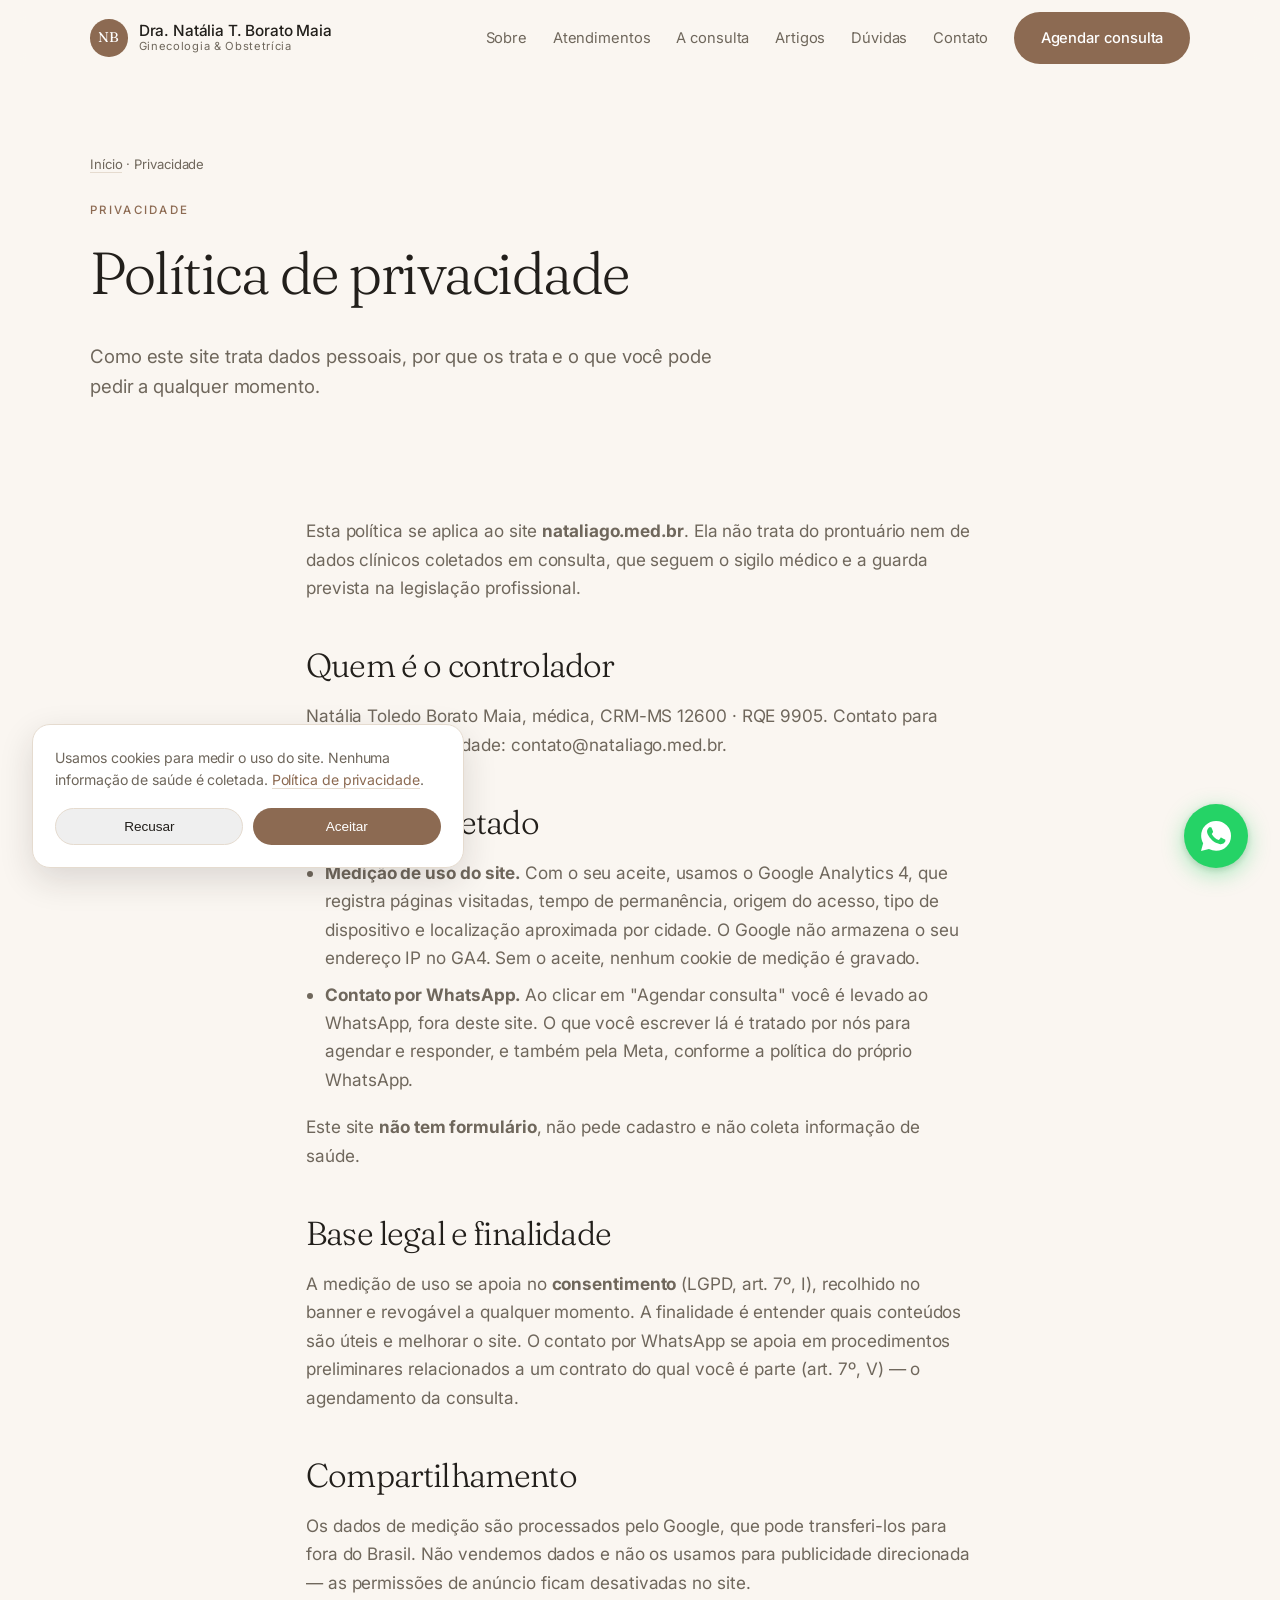
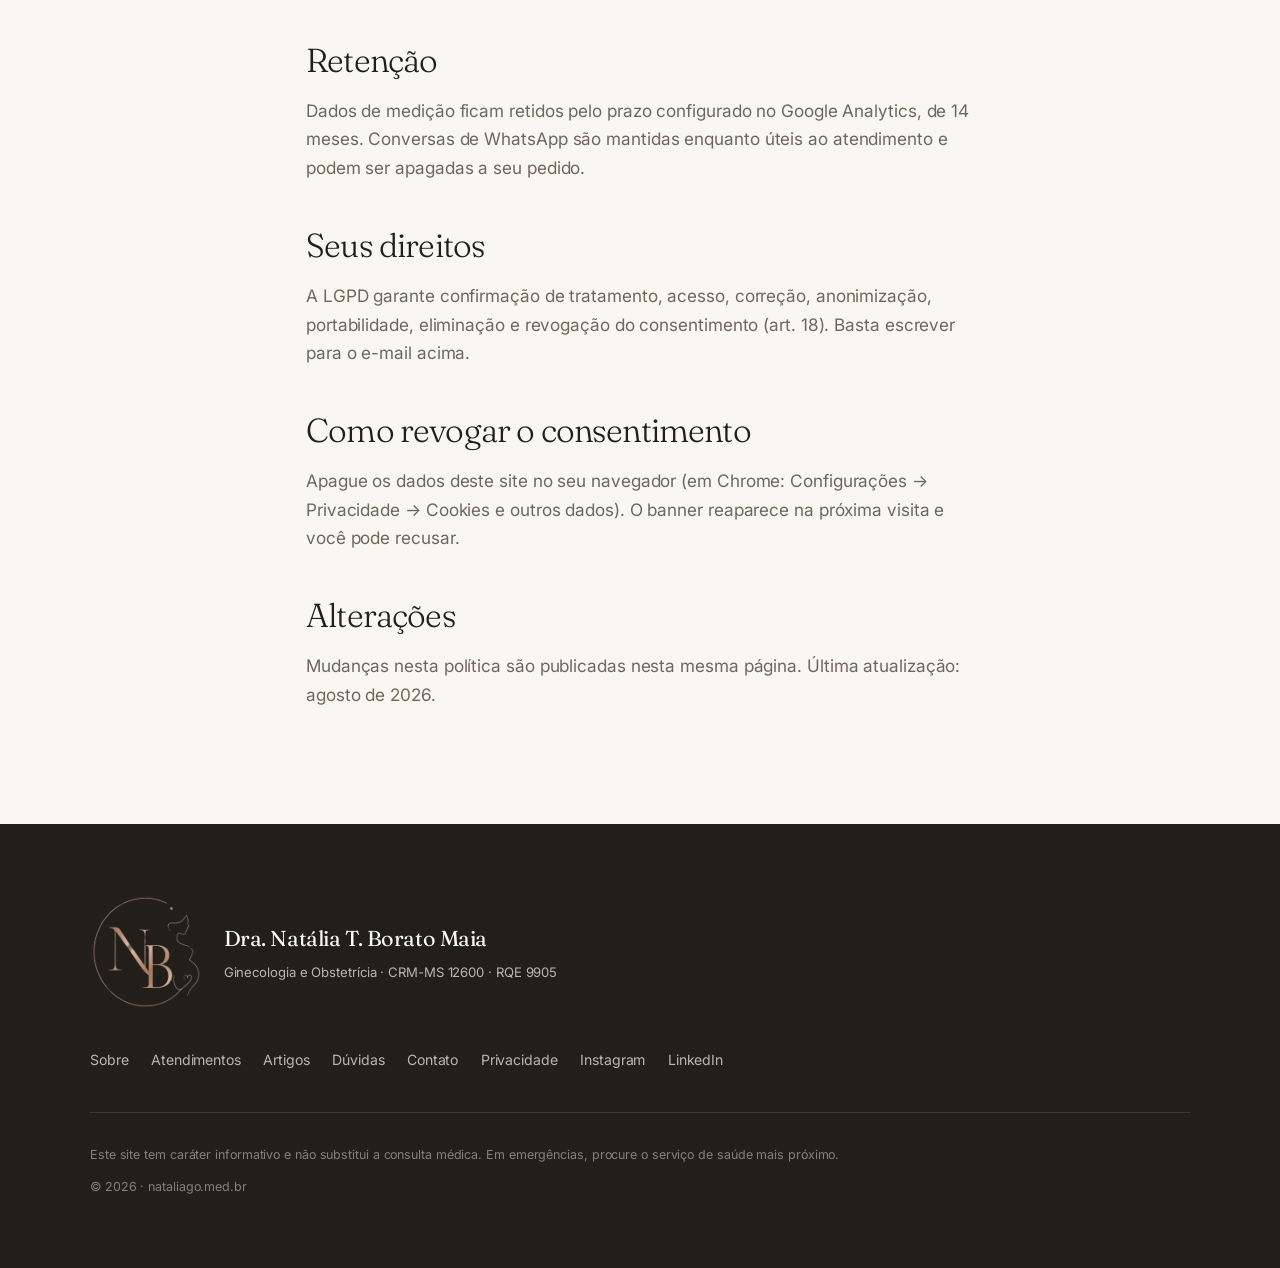
==== privacidade.html @ 461ea697 "Google Analytics 4 com Consent Mode v2 e política de privacidade Instala o GA4 (G-2TZ7KZC5TX) nos tr" ====
<!DOCTYPE html>
<html lang="pt-BR">
<head>
<meta charset="utf-8">
<meta name="viewport" content="width=device-width, initial-scale=1">
<title>Política de privacidade — Dra. Natália T. Borato Maia</title>
<meta name="description" content="Como o site nataliago.med.br trata dados pessoais: cookies de medição, contato por WhatsApp, base legal e direitos do titular.">
<link rel="canonical" href="https://nataliago.med.br/privacidade.html">
<link rel="icon" href="assets/favicon.svg" type="image/svg+xml">
<link rel="preconnect" href="https://fonts.googleapis.com">
<link rel="preconnect" href="https://fonts.gstatic.com" crossorigin>
<link href="https://fonts.googleapis.com/css2?family=Fraunces:ital,opsz,wght@0,9..144,300..600;1,9..144,300&family=Inter:wght@400;500&display=swap" rel="stylesheet">
<link rel="stylesheet" href="styles.css">
<!-- Google Analytics 4 — Consent Mode v2: só mede depois do aceite (LGPD) -->
<script>
  window.dataLayer = window.dataLayer || [];
  function gtag(){dataLayer.push(arguments);}
  gtag('consent', 'default', {
    ad_storage: 'denied', ad_user_data: 'denied',
    ad_personalization: 'denied', analytics_storage: 'denied'
  });
  try {
    if (localStorage.getItem('consent') === 'granted')
      gtag('consent', 'update', { analytics_storage: 'granted' });
  } catch (e) {}
</script>
<script async src="https://www.googletagmanager.com/gtag/js?id=G-2TZ7KZC5TX"></script>
<script>
  gtag('js', new Date());
  gtag('config', 'G-2TZ7KZC5TX');
</script>
</head>
<body>

<a class="skip" href="#main">Ir para o conteúdo</a>

<header class="site-header" id="header">
  <div class="wrap header-inner">
    <a class="brand" href="/">
      <span class="brand-mark">NB</span>
      <span class="brand-text">
        <strong>Dra. Natália T. Borato Maia</strong>
        <small>Ginecologia &amp; Obstetrícia</small>
      </span>
    </a>
    <nav class="nav" id="nav" aria-label="Navegação principal">
      <a href="/#sobre">Sobre</a>
      <a href="/#atendimentos">Atendimentos</a>
      <a href="/#consulta">A consulta</a>
      <a href="/#artigos">Artigos</a>
      <a href="/#duvidas">Dúvidas</a>
      <a href="/#contato">Contato</a>
      <a class="btn btn-primary nav-cta" href="https://wa.me/5500000000000?text=Ol%C3%A1%2C%20gostaria%20de%20agendar%20uma%20consulta." target="_blank" rel="noopener">Agendar consulta</a>
    </nav>
    <button class="nav-toggle" id="navToggle" aria-expanded="false" aria-controls="nav" aria-label="Abrir menu">
      <span></span><span></span>
    </button>
  </div>
</header>

<main id="main">

  <section class="page-hero">
    <div class="wrap">
      <p class="crumbs"><a href="/">Início</a> · Privacidade</p>
      <p class="eyebrow">Privacidade</p>
      <h1>Política de privacidade</h1>
      <p class="lede">
        Como este site trata dados pessoais, por que os trata e o que você pode
        pedir a qualquer momento.
      </p>
    </div>
  </section>

  <section class="section">
    <div class="wrap prose">
      <p>
        Esta política se aplica ao site <strong>nataliago.med.br</strong>. Ela não
        trata do prontuário nem de dados clínicos coletados em consulta, que
        seguem o sigilo médico e a guarda prevista na legislação profissional.
      </p>

      <h2>Quem é o controlador</h2>
      <p>
        Natália Toledo Borato Maia, médica, CRM-MS 12600 · RQE 9905.
        Contato para assuntos de privacidade:
        <a href="mailto:contato@nataliago.med.br">contato@nataliago.med.br</a>.
      </p>

      <h2>O que é coletado</h2>
      <ul>
        <li>
          <strong>Medição de uso do site.</strong> Com o seu aceite, usamos o
          Google Analytics 4, que registra páginas visitadas, tempo de
          permanência, origem do acesso, tipo de dispositivo e localização
          aproximada por cidade. O Google não armazena o seu endereço IP no
          GA4. Sem o aceite, nenhum cookie de medição é gravado.
        </li>
        <li>
          <strong>Contato por WhatsApp.</strong> Ao clicar em "Agendar consulta"
          você é levado ao WhatsApp, fora deste site. O que você escrever lá é
          tratado por nós para agendar e responder, e também pela Meta, conforme
          a política do próprio WhatsApp.
        </li>
      </ul>
      <p>
        Este site <strong>não tem formulário</strong>, não pede cadastro e não
        coleta informação de saúde.
      </p>

      <h2>Base legal e finalidade</h2>
      <p>
        A medição de uso se apoia no <strong>consentimento</strong> (LGPD, art. 7º,
        I), recolhido no banner e revogável a qualquer momento. A finalidade é
        entender quais conteúdos são úteis e melhorar o site. O contato por
        WhatsApp se apoia em procedimentos preliminares relacionados a um
        contrato do qual você é parte (art. 7º, V) — o agendamento da consulta.
      </p>

      <h2>Compartilhamento</h2>
      <p>
        Os dados de medição são processados pelo Google, que pode transferi-los
        para fora do Brasil. Não vendemos dados e não os usamos para publicidade
        direcionada — as permissões de anúncio ficam desativadas no site.
      </p>

      <h2>Retenção</h2>
      <p>
        Dados de medição ficam retidos pelo prazo configurado no Google
        Analytics, de 14 meses. Conversas de WhatsApp são mantidas enquanto úteis
        ao atendimento e podem ser apagadas a seu pedido.
      </p>

      <h2>Seus direitos</h2>
      <p>
        A LGPD garante confirmação de tratamento, acesso, correção,
        anonimização, portabilidade, eliminação e revogação do consentimento
        (art. 18). Basta escrever para o e-mail acima.
      </p>

      <h2>Como revogar o consentimento</h2>
      <p>
        Apague os dados deste site no seu navegador (em Chrome:
        Configurações → Privacidade → Cookies e outros dados). O banner
        reaparece na próxima visita e você pode recusar.
      </p>

      <h2>Alterações</h2>
      <p>
        Mudanças nesta política são publicadas nesta mesma página.
        <!-- Atualizar a data a cada revisão -->
        Última atualização: agosto de 2026.
      </p>
    </div>
  </section>

</main>

<footer class="site-footer">
  <div class="wrap footer-grid">
    <div class="footer-id">
      <img class="footer-logo" src="assets/photos/logo.webp" width="512" height="512" loading="lazy" alt="">
      <div>
        <p class="footer-brand">Dra. Natália T. Borato Maia</p>
        <p class="footer-meta">Ginecologia e Obstetrícia · CRM-MS 12600 · RQE 9905</p>
      </div>
    </div>
    <nav aria-label="Rodapé">
      <a href="/#sobre">Sobre</a>
      <a href="/#atendimentos">Atendimentos</a>
      <a href="/#artigos">Artigos</a>
      <a href="/#duvidas">Dúvidas</a>
      <a href="/#contato">Contato</a>
      <a href="/privacidade.html">Privacidade</a>
      <a href="https://www.instagram.com/nataliago.med" target="_blank" rel="noopener">Instagram</a>
      <a href="https://www.linkedin.com/in/nat%C3%A1lia-toledo-borato-maia-385287240/" target="_blank" rel="noopener">LinkedIn</a>
    </nav>
    <p class="footer-legal">
      Este site tem caráter informativo e não substitui a consulta médica.
      Em emergências, procure o serviço de saúde mais próximo.
      <span>© <span id="year">2026</span> · nataliago.med.br</span>
    </p>
  </div>
</footer>

<a class="wa-float" href="https://wa.me/5500000000000?text=Ol%C3%A1%2C%20gostaria%20de%20agendar%20uma%20consulta." target="_blank" rel="noopener">
  <svg viewBox="0 0 24 24" aria-hidden="true"><path d="M12.04 2A9.9 9.9 0 0 0 2.1 11.9c0 1.75.46 3.45 1.34 4.95L2 22l5.3-1.39a9.9 9.9 0 0 0 4.74 1.21h.01A9.9 9.9 0 0 0 22 11.92 9.9 9.9 0 0 0 12.04 2Zm5.8 14.03c-.24.69-1.42 1.32-1.96 1.37-.54.05-1.05.24-3.57-.75-3.04-1.2-4.94-4.35-5.09-4.55-.15-.2-1.2-1.6-1.2-3.05 0-1.45.76-2.16 1.03-2.46.27-.3.59-.37.79-.37s.39 0 .57.01c.18.01.42-.07.66.5.24.57.83 2.02.9 2.17.07.15.12.32.02.52-.1.2-.4.62-.6.83-.15.17-.32.35-.14.66.18.3.8 1.31 1.72 2.12 1.18 1.05 2.1 1.38 2.4 1.53.3.15.47.13.65-.08.18-.2.75-.87.95-1.17.2-.3.4-.25.67-.15.27.1 1.72.81 2.01.96.3.15.5.22.57.35.07.13.07.76-.17 1.45Z"/></svg>
  <span>Fale no WhatsApp</span>
</a>


<div class="consent" id="consent" hidden>
  <p>
    Usamos cookies para medir o uso do site. Nenhuma informação de saúde é
    coletada. <a href="/privacidade.html">Política de privacidade</a>.
  </p>
  <div class="consent-actions">
    <button type="button" class="btn btn-ghost" data-consent="denied">Recusar</button>
    <button type="button" class="btn btn-primary" data-consent="granted">Aceitar</button>
  </div>
</div>

<script>
  const nav = document.getElementById('nav');
  const toggle = document.getElementById('navToggle');
  toggle.addEventListener('click', () => {
    const open = nav.classList.toggle('is-open');
    toggle.setAttribute('aria-expanded', open);
  });
  nav.addEventListener('click', e => {
    if (e.target.tagName === 'A') nav.classList.remove('is-open');
  });
  const header = document.getElementById('header');
  const onScroll = () => header.classList.toggle('is-stuck', window.scrollY > 24);
  addEventListener('scroll', onScroll, { passive: true });
  onScroll();
  document.getElementById('year').textContent = new Date().getFullYear();

  const consent = document.getElementById('consent');
  let saved = null;
  try { saved = localStorage.getItem('consent'); } catch (e) {}
  if (!saved) { consent.hidden = false; document.body.classList.add('consent-open'); }
  consent.addEventListener('click', e => {
    const v = e.target.dataset.consent;
    if (!v) return;
    try { localStorage.setItem('consent', v); } catch (e) {}
    if (v === 'granted') gtag('consent', 'update', { analytics_storage: 'granted' });
    consent.hidden = true;
    document.body.classList.remove('consent-open');
  });
</script>

</body>
</html>
---- styles.css ----
/* ─────────────────────────────────────────────────────────────
   Dra. Natália Toledo — nataliago.med.br
   Tokens → base → layout → componentes → responsivo
   ───────────────────────────────────────────────────────────── */

:root {
  --bg:        #faf6f1;
  --surface:   #ffffff;
  --surface-2: #f3ebe2;
  --ink:       #221f1b;
  --muted:     #6f675c;
  --line:      #e5dbcf;
  --accent:    #8c6a52;
  --accent-dk: #6f5240;

  --serif: "Fraunces", "Iowan Old Style", Georgia, serif;
  --sans:  "Inter", system-ui, -apple-system, sans-serif;

  --wrap: 1180px;
  --gap:  clamp(1.5rem, 4vw, 3.5rem);
  --pad:  clamp(4.5rem, 9vw, 8.5rem);
  --r:    18px;
  --ease: cubic-bezier(.22, .61, .36, 1);
}

*, *::before, *::after { box-sizing: border-box; }

html { scroll-behavior: smooth; -webkit-text-size-adjust: 100%; }

body {
  margin: 0;
  background: var(--bg);
  color: var(--ink);
  font: 400 clamp(1rem, .4vw + .93rem, 1.075rem)/1.65 var(--sans);
  letter-spacing: -.005em;
  -webkit-font-smoothing: antialiased;
}

h1, h2, h3 {
  font-family: var(--serif);
  font-weight: 300;
  font-variation-settings: "SOFT" 40;
  line-height: 1.06;
  letter-spacing: -.025em;
  margin: 0 0 .6em;
  text-wrap: balance;
}
h1 { font-size: clamp(2.7rem, 6.4vw, 4.9rem); }
h2 { font-size: clamp(2rem, 3.8vw, 3.1rem); }
h3 { font-size: 1.22rem; letter-spacing: -.015em; line-height: 1.25; }
h1 em { font-style: italic; color: var(--accent); }

p { margin: 0 0 1.1em; }
p:last-child { margin-bottom: 0; }

a { color: inherit; text-decoration: none; }
img, svg { display: block; max-width: 100%; }

::selection { background: var(--accent); color: #fff; }

:focus-visible { outline: 2px solid var(--accent); outline-offset: 3px; border-radius: 4px; }

.skip {
  position: absolute; left: -9999px; top: 0;
  background: var(--ink); color: #fff; padding: .8rem 1.2rem; z-index: 100;
}
.skip:focus { left: 1rem; top: 1rem; }

/* ── Layout ─────────────────────────────────────────────── */

.wrap { width: 100%; max-width: var(--wrap); margin-inline: auto; padding-inline: clamp(1.25rem, 5vw, 2.5rem); }

.section { padding-block: var(--pad); }
.section.alt { background: var(--surface-2); }
.section[id], .hero { scroll-margin-top: 5.5rem; }

.eyebrow {
  font-size: .72rem; font-weight: 500; text-transform: uppercase;
  letter-spacing: .2em; color: var(--accent); margin-bottom: 1.4rem;
}

.lede { font-size: 1.08em; color: var(--muted); max-width: 46ch; }

.section-head { max-width: 56ch; margin-bottom: clamp(2.5rem, 5vw, 4rem); }
.section-head.narrow { max-width: 34ch; margin-bottom: 0; }

/* ── Header ─────────────────────────────────────────────── */

.site-header {
  position: sticky; top: 0; z-index: 50;
  background: color-mix(in srgb, var(--bg) 88%, transparent);
  backdrop-filter: blur(12px);
  transition: box-shadow .3s var(--ease), border-color .3s var(--ease);
  border-bottom: 1px solid transparent;
}
.site-header.is-stuck { border-bottom-color: var(--line); }

.header-inner { display: flex; align-items: center; gap: 2rem; min-height: 4.75rem; }

.brand { display: flex; align-items: center; gap: .7rem; margin-right: auto; }
.brand-mark {
  display: grid; place-items: center; width: 2.35rem; height: 2.35rem;
  border-radius: 50%; background: var(--accent); color: #fff;
  font-family: var(--serif); font-size: .88rem; letter-spacing: .04em;
}
.brand-text { display: flex; flex-direction: column; line-height: 1.2; }
.brand-text strong { font-weight: 500; font-size: .96rem; letter-spacing: -.01em; }
.brand-text small { font-size: .7rem; color: var(--muted); letter-spacing: .06em; }

.nav { display: flex; align-items: center; gap: clamp(1rem, 2vw, 1.9rem); }
.nav > a:not(.btn) { font-size: .92rem; color: var(--muted); transition: color .2s; }
.nav > a:not(.btn):hover { color: var(--ink); }

.nav-toggle {
  display: none; width: 2.6rem; height: 2.6rem; border: 1px solid var(--line);
  border-radius: 50%; background: none; cursor: pointer;
  flex-direction: column; justify-content: center; align-items: center; gap: 5px;
}
.nav-toggle span { width: 15px; height: 1px; background: var(--ink); transition: .25s var(--ease); }
.nav-toggle[aria-expanded="true"] span:first-child { transform: translateY(3px) rotate(45deg); }
.nav-toggle[aria-expanded="true"] span:last-child { transform: translateY(-3px) rotate(-45deg); }

/* ── Botões ─────────────────────────────────────────────── */

.btn {
  display: inline-flex; align-items: center; justify-content: center;
  padding: .82rem 1.6rem; border-radius: 999px;
  font-size: .92rem; font-weight: 500; letter-spacing: -.005em;
  border: 1px solid transparent; cursor: pointer; white-space: nowrap;
  transition: background .25s var(--ease), color .25s var(--ease), border-color .25s var(--ease);
}
.btn-primary { background: var(--accent); color: #fff; }
.btn-primary:hover { background: var(--accent-dk); }
.btn-ghost { border-color: var(--line); color: var(--ink); }
.btn-ghost:hover { border-color: var(--ink); background: transparent; }

.actions { display: flex; flex-wrap: wrap; gap: .7rem; margin-top: 2.2rem; }

/* ── Imagens: arco e cartão suave ───────────────────────── */

.arch, .soft {
  margin: 0; overflow: hidden; background: var(--surface-2);
  border: 1px solid var(--line);
}
.arch { border-radius: 999px 999px var(--r) var(--r); aspect-ratio: 4 / 5; }
.soft { border-radius: var(--r); aspect-ratio: 3 / 4; }
.arch img, .soft img { width: 100%; height: 100%; object-fit: cover; }

/* Todas as fotos já vêm recortadas na proporção exata da caixa em que
   aparecem, então nenhuma precisa de object-position. Ao trocar uma foto,
   recorte na proporção certa em vez de reposicionar aqui. */
.soft--sq { aspect-ratio: 1 / 1; }

.is-placeholder {
  display: grid; place-items: center;
  background:
    repeating-linear-gradient(135deg, transparent 0 11px, rgb(140 106 82 / .06) 11px 22px),
    var(--surface-2);
}
.is-placeholder span {
  font-size: .72rem; letter-spacing: .16em; text-transform: uppercase;
  color: var(--accent); text-align: center; padding: 0 1rem;
}

/* ── Hero ───────────────────────────────────────────────── */

.hero { padding-block: clamp(3.5rem, 7vw, 6.5rem) var(--pad); }
.hero-grid {
  display: grid; grid-template-columns: 1.15fr .85fr;
  gap: var(--gap); align-items: center;
}
.hero-copy .lede { max-width: 42ch; }
.hero-grid > figure { max-width: 27rem; margin-inline: auto; }

/* ── Faixa de credenciais ───────────────────────────────── */

.strip { border-block: 1px solid var(--line); background: var(--surface); }
.facts {
  display: grid; grid-template-columns: repeat(4, 1fr);
  gap: 1.5rem; padding-block: clamp(1.8rem, 3vw, 2.6rem);
}
.fact { display: flex; flex-direction: column; gap: .25rem; }
.fact strong { font-family: var(--serif); font-weight: 400; font-size: 1.4rem; letter-spacing: -.02em; }
.fact span { font-size: .82rem; color: var(--muted); }

/* ── Sobre ──────────────────────────────────────────────── */

.about-grid {
  display: grid; grid-template-columns: .8fr 1.2fr;
  gap: clamp(2rem, 6vw, 5.5rem); align-items: center;
}
.about-grid p { color: var(--muted); max-width: 54ch; }

.ticks { list-style: none; margin: 2rem 0; padding: 0; display: grid; gap: .8rem; }
.ticks li {
  position: relative; padding-left: 1.6rem;
  font-size: .95rem; color: var(--ink);
}
.ticks li::before {
  content: "✦"; position: absolute; left: 0; top: -.05em;
  color: var(--accent); font-size: .8rem;
}

.about-grid p.signature {
  font-family: var(--serif); font-style: italic; font-size: 1.5rem;
  color: var(--ink); letter-spacing: -.02em;
}

/* ── Cards de atendimento ───────────────────────────────── */

/* 3 colunas fixas: os 6 cards fecham 2 linhas cheias, sem célula órfã */
.cards {
  display: grid; grid-template-columns: repeat(3, minmax(0, 1fr));
  gap: 1px; background: var(--line);
  border: 1px solid var(--line); border-radius: var(--r); overflow: hidden;
}
.card {
  background: var(--bg); padding: clamp(1.6rem, 3vw, 2.4rem);
  transition: background .3s var(--ease);
}
.card:hover { background: var(--surface); }
.card-num {
  display: block; font-family: var(--serif); font-size: .92rem;
  color: var(--accent); margin-bottom: 2.4rem; letter-spacing: .04em;
}
.card p { color: var(--muted); font-size: .95rem; margin: 0; }

/* ── Etapas da consulta ─────────────────────────────────── */

.steps-grid {
  display: grid; grid-template-columns: .85fr 1.15fr;
  gap: clamp(2.5rem, 6vw, 5rem);
}
.consulta-foto { margin-top: 2.5rem; }
.steps { list-style: none; margin: 0; padding: 0; display: grid; }
.steps li { padding-block: 1.9rem; border-top: 1px solid var(--line); }
.steps li:last-child { border-bottom: 1px solid var(--line); }
.step-num {
  font-family: var(--serif); font-size: .85rem; color: var(--accent);
  letter-spacing: .1em; display: block; margin-bottom: .9rem;
}
.steps h3 { margin-bottom: .45rem; }
.steps p { color: var(--muted); font-size: .95rem; max-width: 52ch; margin: 0; }

/* ── Artigos e mídia ────────────────────────────────────── */

.posts { list-style: none; margin: 0; padding: 0; }
.posts li { border-top: 1px solid var(--line); }
.posts li:last-child { border-bottom: 1px solid var(--line); }

.posts a {
  display: flex; align-items: center; justify-content: space-between;
  gap: 2rem; padding: 1.9rem 0;
}
.post-meta {
  display: flex; flex-wrap: wrap; align-items: center; gap: .55rem;
  margin: 0; font-size: .8rem; color: var(--muted);
}
.tag {
  border: 1px solid var(--line); border-radius: 999px; padding: .22rem .62rem;
  font-size: .66rem; text-transform: uppercase; letter-spacing: .14em;
  color: var(--accent); white-space: nowrap;
}
.posts h3 { margin: .6rem 0 .3rem; max-width: 42ch; transition: color .2s var(--ease); }
.posts a:hover h3 { color: var(--accent); }
.post-sum { margin: 0; font-size: .95rem; color: var(--muted); max-width: 58ch; }

.post-go {
  flex: none; width: 2.6rem; height: 2.6rem; border-radius: 50%;
  border: 1px solid var(--line); display: grid; place-items: center;
  color: var(--accent); font-size: 1rem;
  transition: background .25s var(--ease), border-color .25s var(--ease),
              color .25s var(--ease), transform .25s var(--ease);
}
.posts a:hover .post-go {
  background: var(--accent); border-color: var(--accent);
  color: #fff; transform: translate(2px, -2px);
}

/* ── Faixa de citação ───────────────────────────────────── */

.quote-band {
  background: var(--ink); color: var(--bg);
  padding-block: clamp(4rem, 8vw, 6.5rem); text-align: center;
}
.quote-band .mark { color: var(--accent); font-size: 1rem; margin-bottom: 1.8rem; }
.quote-band blockquote {
  margin: 0 auto; max-width: 26ch;
  font-family: var(--serif); font-weight: 300; font-style: italic;
  font-size: clamp(1.7rem, 3.6vw, 2.9rem); line-height: 1.18; letter-spacing: -.025em;
  text-wrap: balance;
}
.quote-by {
  margin-top: 2rem; font-size: .74rem; letter-spacing: .2em;
  text-transform: uppercase; color: rgb(250 246 241 / .55);
}

/* ── FAQ ────────────────────────────────────────────────── */

.faq-grid {
  display: grid; grid-template-columns: .8fr 1.2fr;
  gap: clamp(2.5rem, 6vw, 5rem); align-items: start;
}
.faq details { border-top: 1px solid var(--line); }
.faq details:last-of-type { border-bottom: 1px solid var(--line); }
.faq summary {
  display: flex; align-items: center; gap: 1rem;
  padding: 1.4rem 0; cursor: pointer; list-style: none;
  font-size: 1.05rem; font-weight: 500; letter-spacing: -.015em;
}
.faq summary::-webkit-details-marker { display: none; }
.faq summary::after {
  content: "+"; margin-left: auto; flex: none;
  font-family: var(--serif); font-size: 1.4rem; color: var(--accent);
  transition: transform .3s var(--ease);
}
.faq details[open] summary::after { transform: rotate(45deg); }
.faq details p {
  margin: -.4rem 0 1.5rem; padding-right: 3rem;
  color: var(--muted); font-size: .95rem; max-width: 58ch;
}

/* ── Contato ────────────────────────────────────────────── */

.contact-grid {
  display: grid; grid-template-columns: 1fr .9fr;
  gap: clamp(2.5rem, 6vw, 5rem); align-items: start;
}
.contact-grid .btn-primary { margin-block: 1.8rem; }

.info {
  display: grid; grid-template-columns: repeat(2, minmax(0, 1fr));
  gap: 1.8rem 2rem; margin: 0; padding-top: 2rem; border-top: 1px solid var(--line);
}
.info dt {
  font-size: .72rem; text-transform: uppercase; letter-spacing: .16em;
  color: var(--accent); margin-bottom: .5rem;
}
.info dd { margin: 0; font-size: .95rem; line-height: 1.55; }
.info a { border-bottom: 1px solid var(--line); }
.info a:hover { border-color: var(--accent); }

.contact-grid .soft { aspect-ratio: 4 / 3; }

/* ── Footer ─────────────────────────────────────────────── */

.site-footer {
  background: var(--ink); color: rgb(250 246 241 / .7);
  padding-block: clamp(3rem, 6vw, 4.5rem); font-size: .88rem;
}
.footer-grid { display: grid; gap: 2.5rem; }

/* A logo só é legível a partir de ~96px — por isso vive no rodapé, e o
   header usa o monograma em texto. Não reduzir abaixo de 6rem. */
.footer-id { display: flex; align-items: center; gap: 1.35rem; }
.footer-logo { width: 7rem; height: auto; flex: none; }

.footer-brand {
  font-family: var(--serif); font-size: 1.35rem; color: var(--bg);
  margin-bottom: .3rem; letter-spacing: -.02em;
}
.footer-meta { font-size: .82rem; margin: 0; }
.site-footer nav { display: flex; flex-wrap: wrap; gap: 1.4rem; }
.site-footer nav a { transition: color .2s; }
.site-footer nav a:hover { color: var(--bg); }
.footer-legal {
  display: grid; gap: .8rem; font-size: .78rem; line-height: 1.55;
  color: rgb(250 246 241 / .45);
  padding-top: 2rem; border-top: 1px solid rgb(250 246 241 / .12);
  margin: 0;
}

/* ── WhatsApp flutuante ─────────────────────────────────── */

/* verde oficial do WhatsApp: fora da paleta de propósito — é o que o
   público brasileiro reconhece de imediato */
/* Círculo de 4rem que vira pílula no hover. O padrão de .875rem é o que
   fecha 4rem de largura com o ícone de 2.25rem — mexeu num, mexe no outro. */
.wa-float {
  position: fixed; right: clamp(1rem, 3vw, 2rem); bottom: clamp(1rem, 3vw, 2rem);
  z-index: 40; height: 4rem; padding: 0 .875rem; border-radius: 999px;
  display: flex; align-items: center; background: #25d366;
  box-shadow: 0 6px 22px rgb(37 211 102 / .4), 0 2px 6px rgb(34 31 27 / .16);
  transition: transform .25s var(--ease), background .25s var(--ease), box-shadow .25s var(--ease);
}
.wa-float:hover, .wa-float:focus-visible {
  transform: translateY(-3px); background: #1fb855;
  box-shadow: 0 12px 28px rgb(37 211 102 / .48), 0 3px 8px rgb(34 31 27 / .18);
}
.wa-float svg { width: 2.25rem; height: 2.25rem; fill: #fff; flex: none; }

/* max-width anima; width:auto não. Fica no fluxo, então leitor de tela lê. */
.wa-float span {
  max-width: 0; margin-left: 0; overflow: hidden; white-space: nowrap;
  color: #fff; font-size: .95rem; font-weight: 500; letter-spacing: -.01em;
  transition: max-width .35s var(--ease), margin-left .35s var(--ease);
}
.wa-float:hover span, .wa-float:focus-visible span { max-width: 12rem; margin-left: .6rem; }

/* ── Banner de consentimento ────────────────────────────── */

.consent {
  position: fixed; z-index: 45;
  left: clamp(1rem, 3vw, 2rem); bottom: clamp(1rem, 3vw, 2rem);
  width: min(27rem, calc(100vw - 2rem));
  background: var(--surface); border: 1px solid var(--line);
  border-radius: var(--r); padding: 1.4rem;
  box-shadow: 0 12px 34px rgb(34 31 27 / .14);
}
.consent[hidden] { display: none; }
.consent p { margin: 0 0 1.1rem; font-size: .88rem; line-height: 1.55; color: var(--muted); }
.consent a { color: var(--accent); border-bottom: 1px solid var(--line); }
.consent-actions { display: flex; gap: .6rem; }
.consent-actions .btn { flex: 1; padding: .6rem 1rem; font-size: .85rem; }

/* ── Páginas satélite (template-pagina.html) ────────────── */

.page-hero { padding-block: clamp(3rem, 6vw, 5rem) 0; }
.page-hero h1 { font-size: clamp(2.2rem, 5vw, 3.7rem); max-width: 24ch; }
.page-hero .lede { max-width: 52ch; }
.crumbs { font-size: .82rem; color: var(--muted); margin-bottom: 1.6rem; }
.crumbs a { border-bottom: 1px solid var(--line); }

.prose { max-width: 68ch; }
.prose h2 { font-size: clamp(1.6rem, 2.6vw, 2.15rem); margin-top: 2.8rem; }
.prose h3 { margin-top: 2rem; }
.prose p, .prose li { color: var(--muted); }
.prose ul { padding-left: 1.2rem; display: grid; gap: .5rem; margin-block: 1.2rem; }

/* faixa de destaque — usada no index e nas páginas satélite */
.cta-band {
  margin-top: clamp(2.5rem, 5vw, 4rem); padding: clamp(1.8rem, 4vw, 2.8rem);
  border: 1px solid var(--line); border-radius: var(--r); background: var(--surface);
  display: flex; flex-wrap: wrap; align-items: center; gap: 1.5rem;
}
.cta-band p { margin: 0; flex: 1 1 20rem; }
.cta-band strong { display: block; font-family: var(--serif); font-weight: 400; font-size: 1.5rem; letter-spacing: -.02em; margin-bottom: .3rem; }

/* ── Responsivo ─────────────────────────────────────────── */

@media (max-width: 960px) {
  .hero-grid, .about-grid, .steps-grid, .faq-grid, .contact-grid {
    grid-template-columns: 1fr;
  }
  .hero-grid > figure { max-width: 22rem; }
  .about-grid > figure { max-width: 24rem; }
  .facts { grid-template-columns: repeat(2, 1fr); }
  .cards { grid-template-columns: repeat(2, minmax(0, 1fr)); }
  .section-head.narrow { max-width: 46ch; margin-bottom: 2.5rem; }
}

/* Menu tem breakpoint próprio, maior que o do layout: com 6 itens + CTA a
   folga entre a marca e o menu zera por volta de 1000px. O layout em duas
   colunas ainda cabe bem aí, então só o menu colapsa antes. Ao adicionar
   um item no menu, remedir esta folga antes de publicar. */
@media (max-width: 1080px) {
  .nav-toggle { display: flex; }
  .nav {
    position: absolute; inset: 100% 0 auto; display: none;
    flex-direction: column; align-items: stretch; gap: 0;
    background: var(--bg); border-bottom: 1px solid var(--line);
    padding: .5rem clamp(1.25rem, 5vw, 2.5rem) 1.5rem;
  }
  .nav.is-open { display: flex; }
  .nav > a:not(.btn) { padding: .95rem 0; border-bottom: 1px solid var(--line); font-size: 1rem; }
  .nav-cta { margin-top: 1.2rem; }
}

@media (max-width: 560px) {
  .facts { grid-template-columns: 1fr; gap: 1.1rem; }
  .cards { grid-template-columns: 1fr; }
  .footer-id { flex-direction: column; align-items: flex-start; gap: 1rem; }
  /* O banner ocupa quase toda a largura e cobriria o botão do WhatsApp.
     Esconder é determinístico; deslocar por transform disputa com a
     transição de .25s e falha nas telas mais estreitas. */
  .consent-open .wa-float { display: none; }
  .info { grid-template-columns: 1fr; }
  .actions .btn { flex: 1 1 100%; }
}

@media (prefers-reduced-motion: reduce) {
  html { scroll-behavior: auto; }
  *, *::before, *::after { transition-duration: .01ms !important; }
}
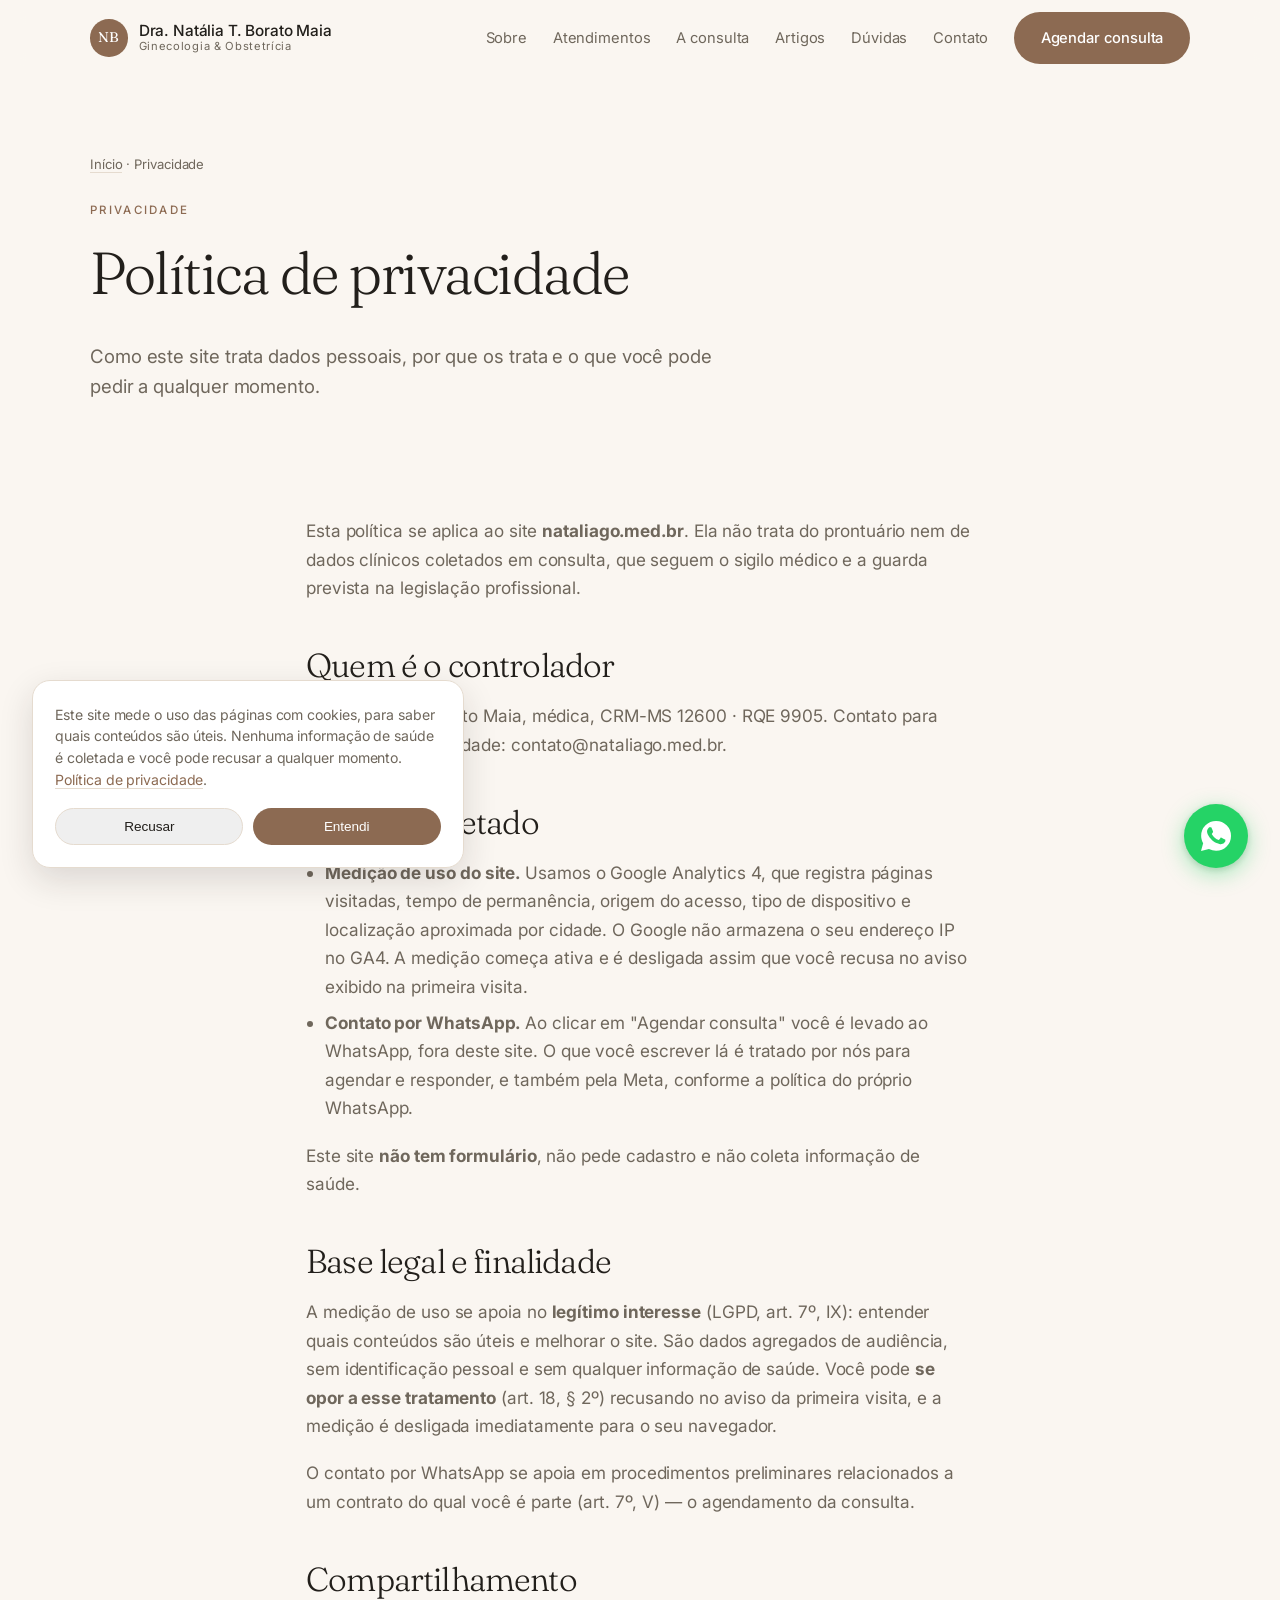
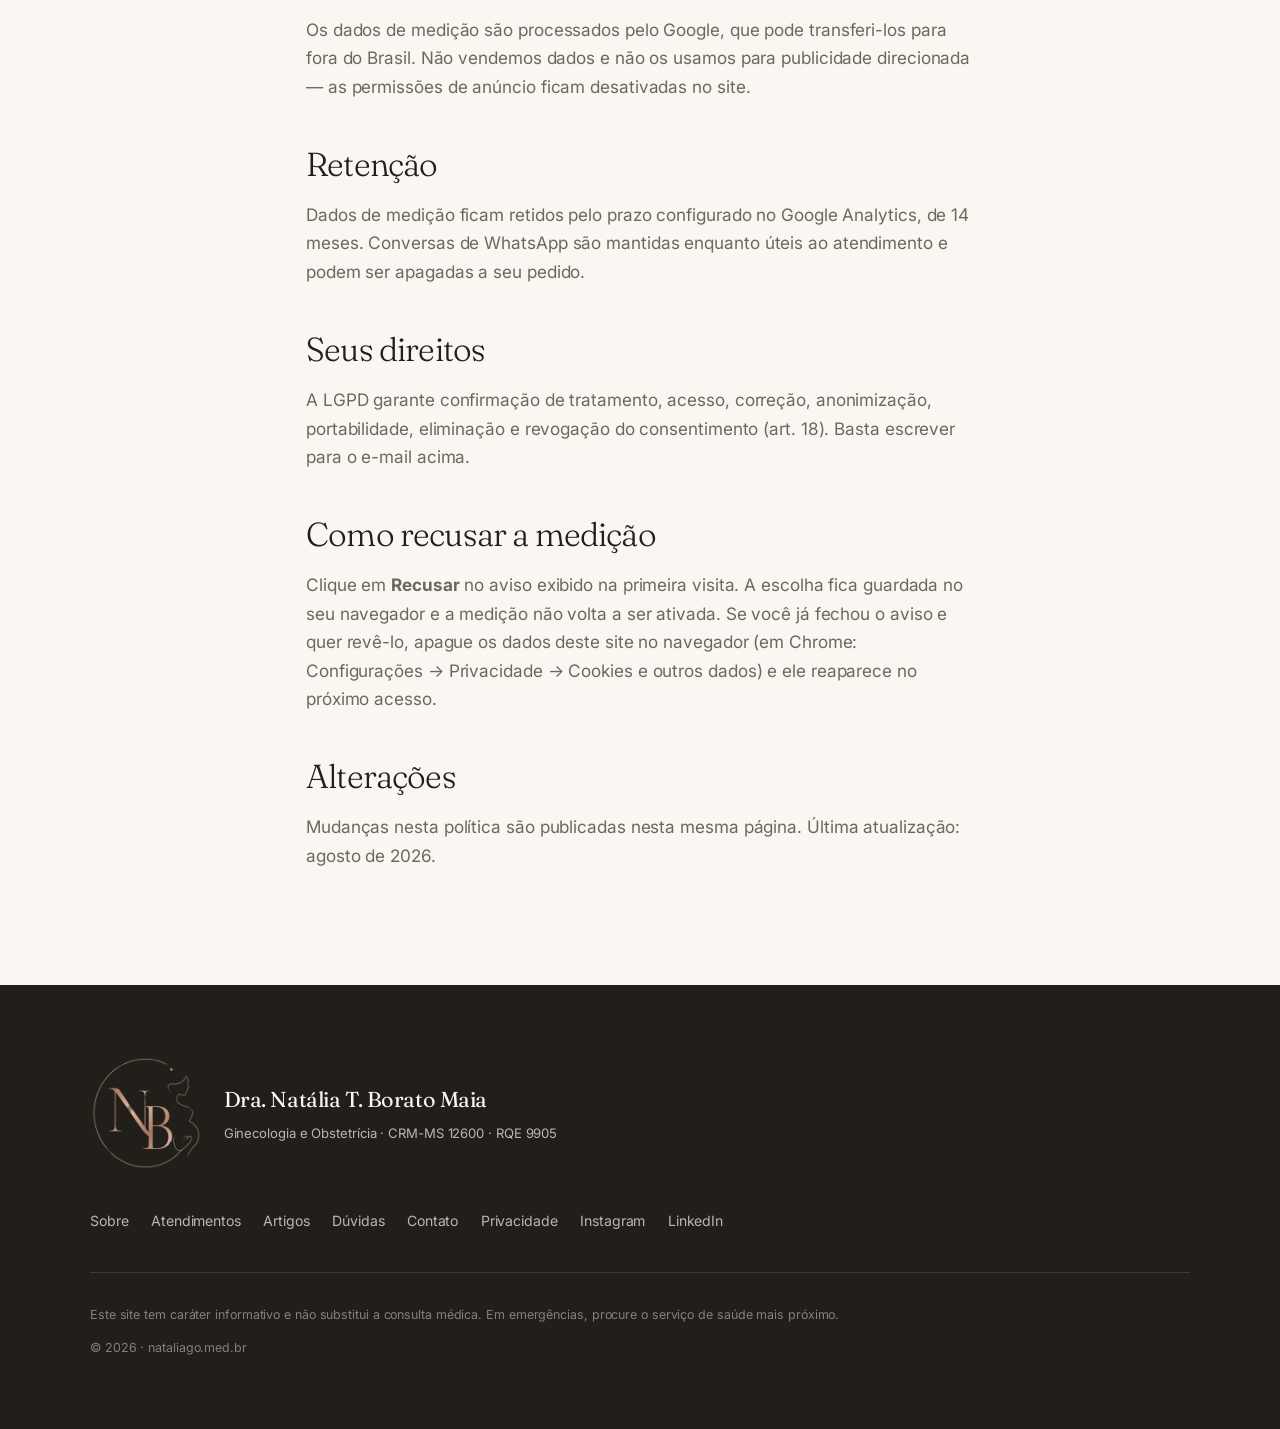
==== commit 992d4c81: "Muda a medição do GA4 para o modelo opt-out analytics_storage passa a começar granted e só vira deni" ====
--- a/privacidade.html
+++ b/privacidade.html
@@ -11,18 +11,18 @@
 <link rel="preconnect" href="https://fonts.gstatic.com" crossorigin>
 <link href="https://fonts.googleapis.com/css2?family=Fraunces:ital,opsz,wght@0,9..144,300..600;1,9..144,300&family=Inter:wght@400;500&display=swap" rel="stylesheet">
 <link rel="stylesheet" href="styles.css">
-<!-- Google Analytics 4 — Consent Mode v2: só mede depois do aceite (LGPD) -->
+<!-- Google Analytics 4 — Consent Mode v2, modelo opt-out.
+     A medição começa ativa e só é desligada para quem recusa no banner.
+     Permissões de anúncio ficam negadas sempre: não há remarketing. -->
 <script>
   window.dataLayer = window.dataLayer || [];
   function gtag(){dataLayer.push(arguments);}
+  var recusou = false;
+  try { recusou = localStorage.getItem('consent') === 'denied'; } catch (e) {}
   gtag('consent', 'default', {
-    ad_storage: 'denied', ad_user_data: 'denied',
-    ad_personalization: 'denied', analytics_storage: 'denied'
-  });
-  try {
-    if (localStorage.getItem('consent') === 'granted')
-      gtag('consent', 'update', { analytics_storage: 'granted' });
-  } catch (e) {}
+    ad_storage: 'denied', ad_user_data: 'denied', ad_personalization: 'denied',
+    analytics_storage: recusou ? 'denied' : 'granted'
+  });
 </script>
 <script async src="https://www.googletagmanager.com/gtag/js?id=G-2TZ7KZC5TX"></script>
 <script>
@@ -90,11 +90,12 @@
       <h2>O que é coletado</h2>
       <ul>
         <li>
-          <strong>Medição de uso do site.</strong> Com o seu aceite, usamos o
-          Google Analytics 4, que registra páginas visitadas, tempo de
-          permanência, origem do acesso, tipo de dispositivo e localização
-          aproximada por cidade. O Google não armazena o seu endereço IP no
-          GA4. Sem o aceite, nenhum cookie de medição é gravado.
+          <strong>Medição de uso do site.</strong> Usamos o Google Analytics 4,
+          que registra páginas visitadas, tempo de permanência, origem do
+          acesso, tipo de dispositivo e localização aproximada por cidade. O
+          Google não armazena o seu endereço IP no GA4. A medição começa ativa
+          e é desligada assim que você recusa no aviso exibido na primeira
+          visita.
         </li>
         <li>
           <strong>Contato por WhatsApp.</strong> Ao clicar em "Agendar consulta"
@@ -110,11 +111,17 @@
 
       <h2>Base legal e finalidade</h2>
       <p>
-        A medição de uso se apoia no <strong>consentimento</strong> (LGPD, art. 7º,
-        I), recolhido no banner e revogável a qualquer momento. A finalidade é
-        entender quais conteúdos são úteis e melhorar o site. O contato por
-        WhatsApp se apoia em procedimentos preliminares relacionados a um
-        contrato do qual você é parte (art. 7º, V) — o agendamento da consulta.
+        A medição de uso se apoia no <strong>legítimo interesse</strong> (LGPD,
+        art. 7º, IX): entender quais conteúdos são úteis e melhorar o site. São
+        dados agregados de audiência, sem identificação pessoal e sem qualquer
+        informação de saúde. Você pode <strong>se opor a esse tratamento</strong>
+        (art. 18, § 2º) recusando no aviso da primeira visita, e a medição é
+        desligada imediatamente para o seu navegador.
+      </p>
+      <p>
+        O contato por WhatsApp se apoia em procedimentos preliminares
+        relacionados a um contrato do qual você é parte (art. 7º, V) — o
+        agendamento da consulta.
       </p>
 
       <h2>Compartilhamento</h2>
@@ -138,11 +145,13 @@
         (art. 18). Basta escrever para o e-mail acima.
       </p>
 
-      <h2>Como revogar o consentimento</h2>
-      <p>
-        Apague os dados deste site no seu navegador (em Chrome:
-        Configurações → Privacidade → Cookies e outros dados). O banner
-        reaparece na próxima visita e você pode recusar.
+      <h2>Como recusar a medição</h2>
+      <p>
+        Clique em <strong>Recusar</strong> no aviso exibido na primeira visita.
+        A escolha fica guardada no seu navegador e a medição não volta a ser
+        ativada. Se você já fechou o aviso e quer revê-lo, apague os dados deste
+        site no navegador (em Chrome: Configurações → Privacidade → Cookies e
+        outros dados) e ele reaparece no próximo acesso.
       </p>
 
       <h2>Alterações</h2>
@@ -191,12 +200,13 @@
 
 <div class="consent" id="consent" hidden>
   <p>
-    Usamos cookies para medir o uso do site. Nenhuma informação de saúde é
-    coletada. <a href="/privacidade.html">Política de privacidade</a>.
+    Este site mede o uso das páginas com cookies, para saber quais conteúdos são
+    úteis. Nenhuma informação de saúde é coletada e você pode recusar a qualquer
+    momento. <a href="/privacidade.html">Política de privacidade</a>.
   </p>
   <div class="consent-actions">
     <button type="button" class="btn btn-ghost" data-consent="denied">Recusar</button>
-    <button type="button" class="btn btn-primary" data-consent="granted">Aceitar</button>
+    <button type="button" class="btn btn-primary" data-consent="granted">Entendi</button>
   </div>
 </div>
 
@@ -224,7 +234,7 @@
     const v = e.target.dataset.consent;
     if (!v) return;
     try { localStorage.setItem('consent', v); } catch (e) {}
-    if (v === 'granted') gtag('consent', 'update', { analytics_storage: 'granted' });
+    gtag('consent', 'update', { analytics_storage: v });
     consent.hidden = true;
     document.body.classList.remove('consent-open');
   });
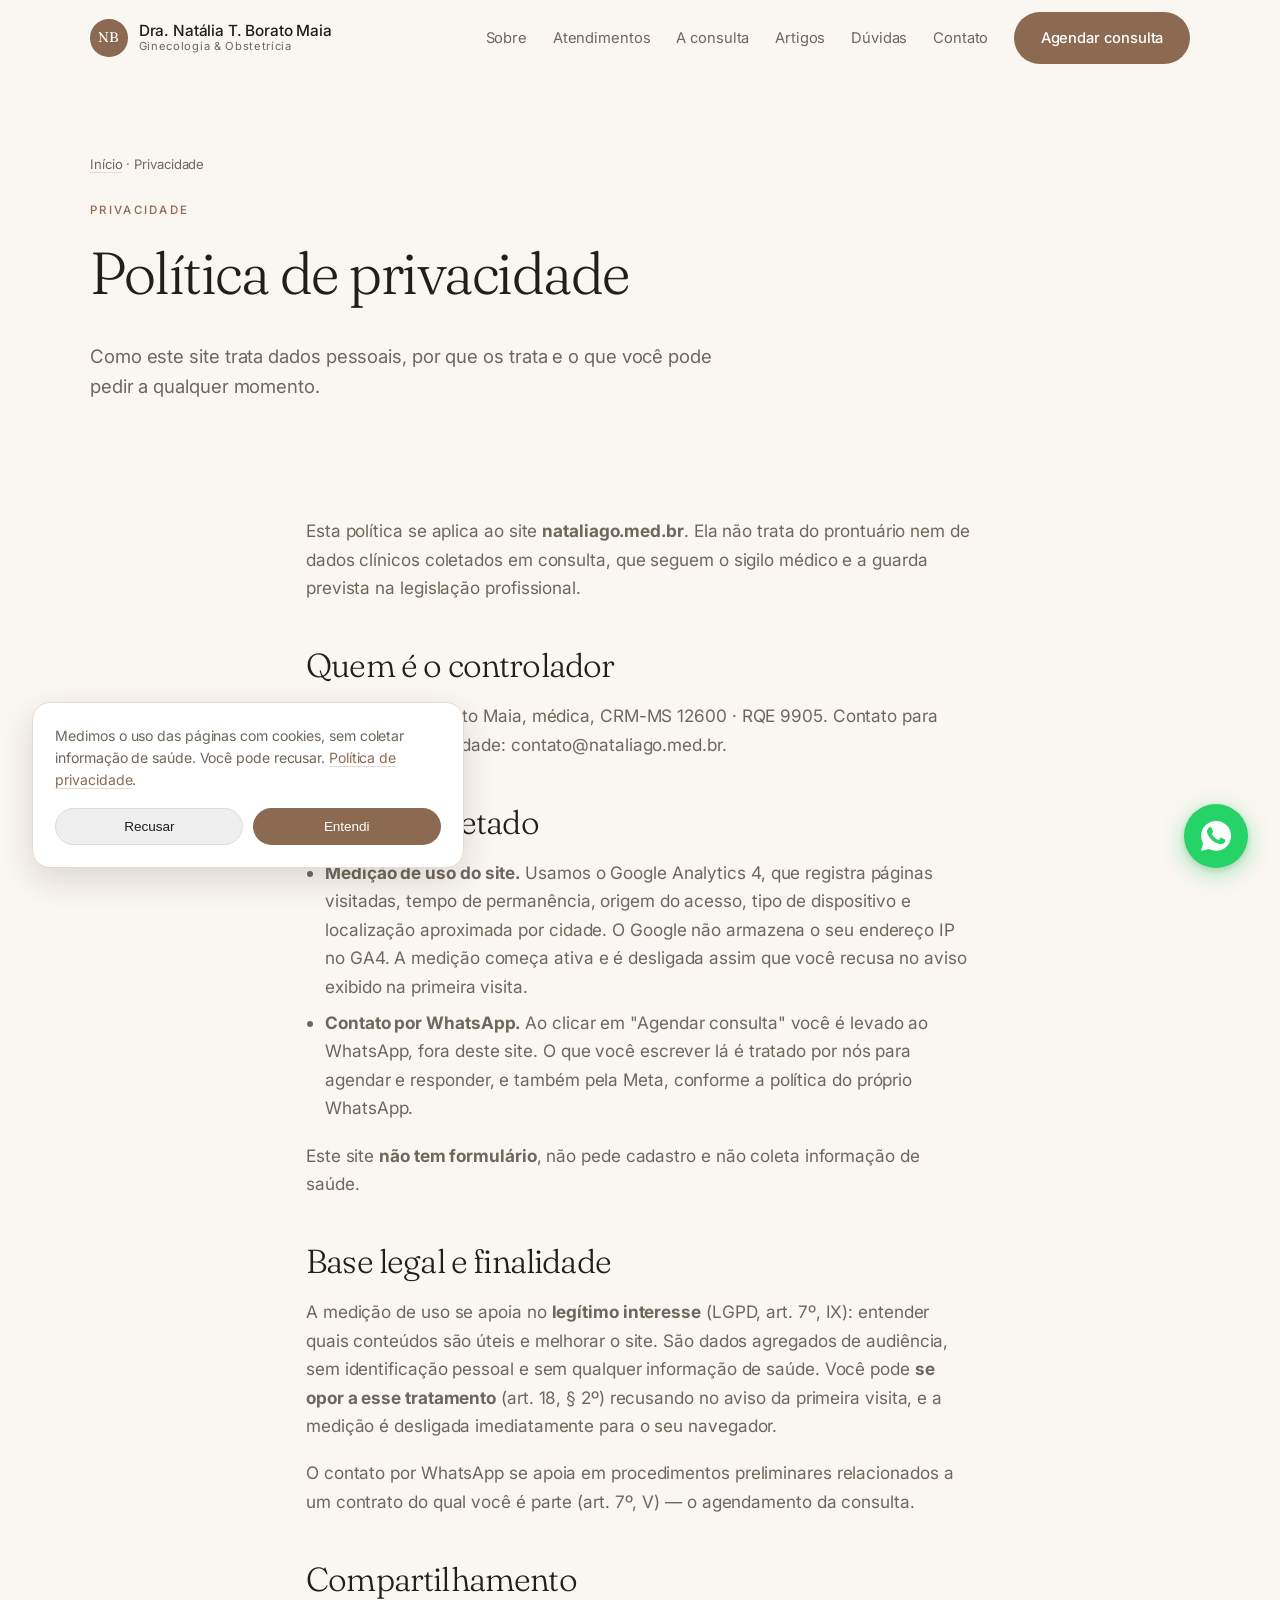
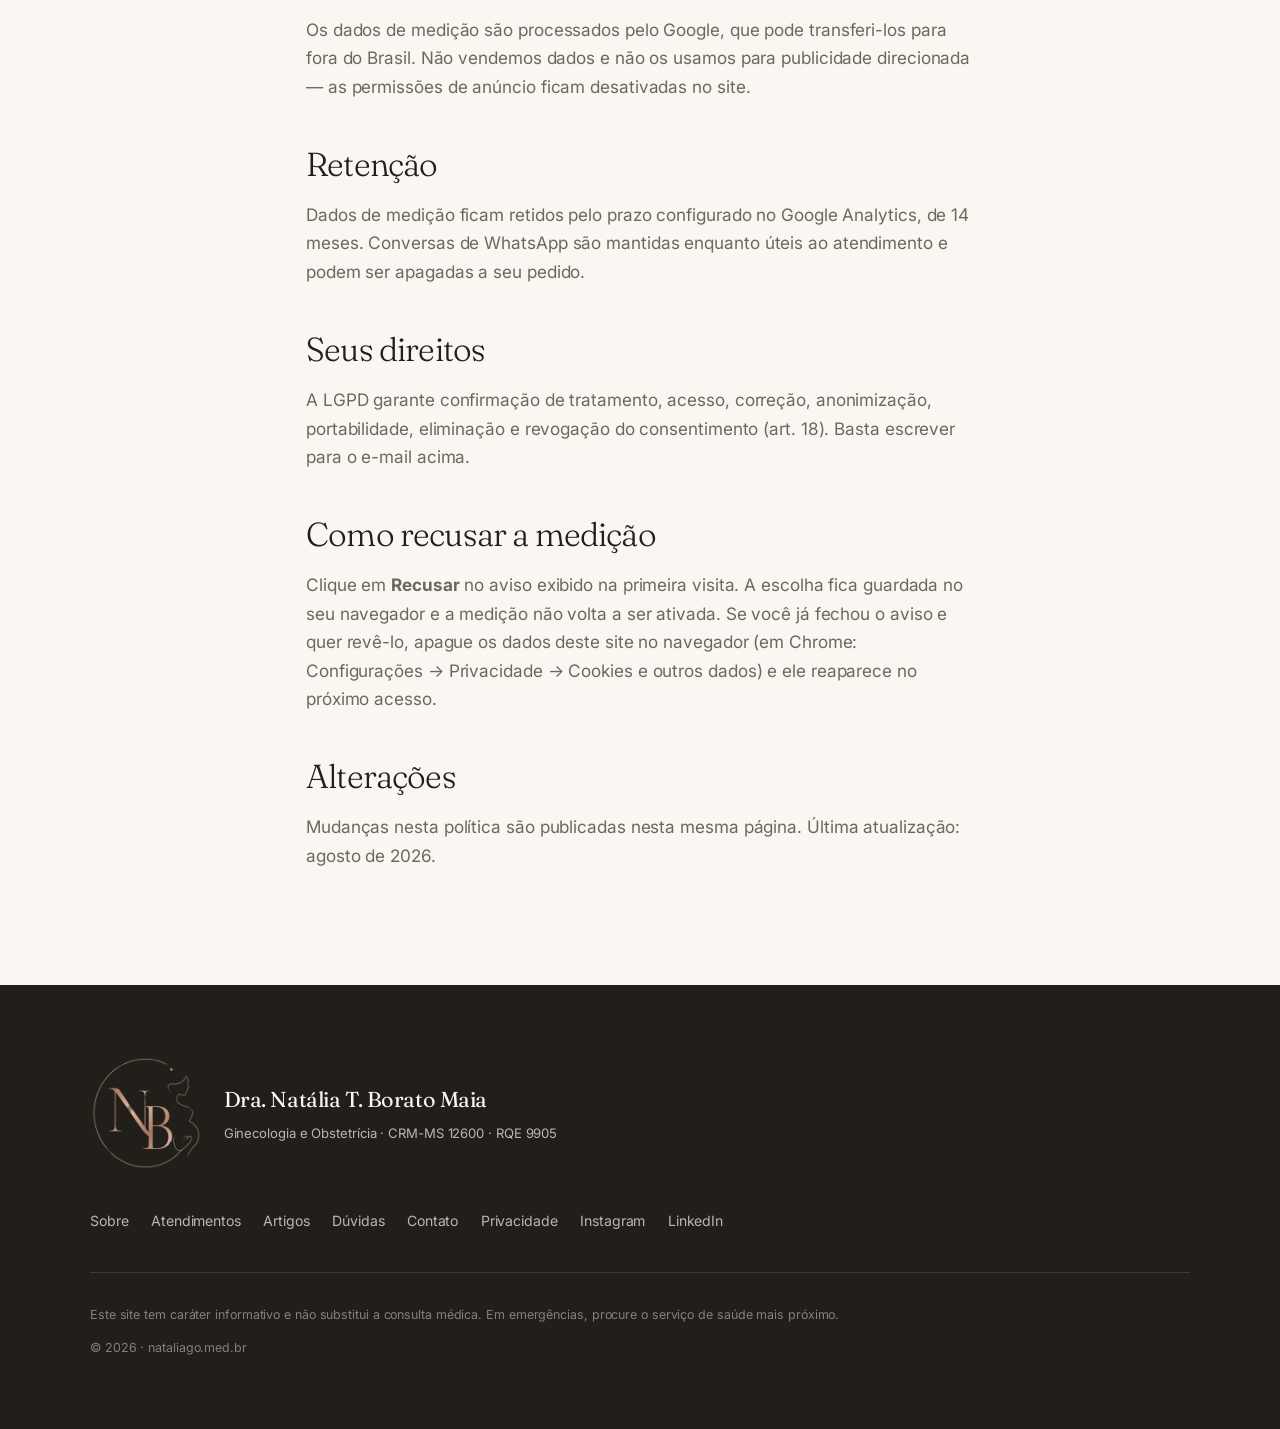
==== commit 488a9636: "Substitui o retrato do hero por foto profissional O ensaio de 3778×5667 resolve as duas limitações d" ====
--- a/privacidade.html
+++ b/privacidade.html
@@ -200,9 +200,8 @@
 
 <div class="consent" id="consent" hidden>
   <p>
-    Este site mede o uso das páginas com cookies, para saber quais conteúdos são
-    úteis. Nenhuma informação de saúde é coletada e você pode recusar a qualquer
-    momento. <a href="/privacidade.html">Política de privacidade</a>.
+    Medimos o uso das páginas com cookies, sem coletar informação de saúde.
+    Você pode recusar. <a href="/privacidade.html">Política de privacidade</a>.
   </p>
   <div class="consent-actions">
     <button type="button" class="btn btn-ghost" data-consent="denied">Recusar</button>
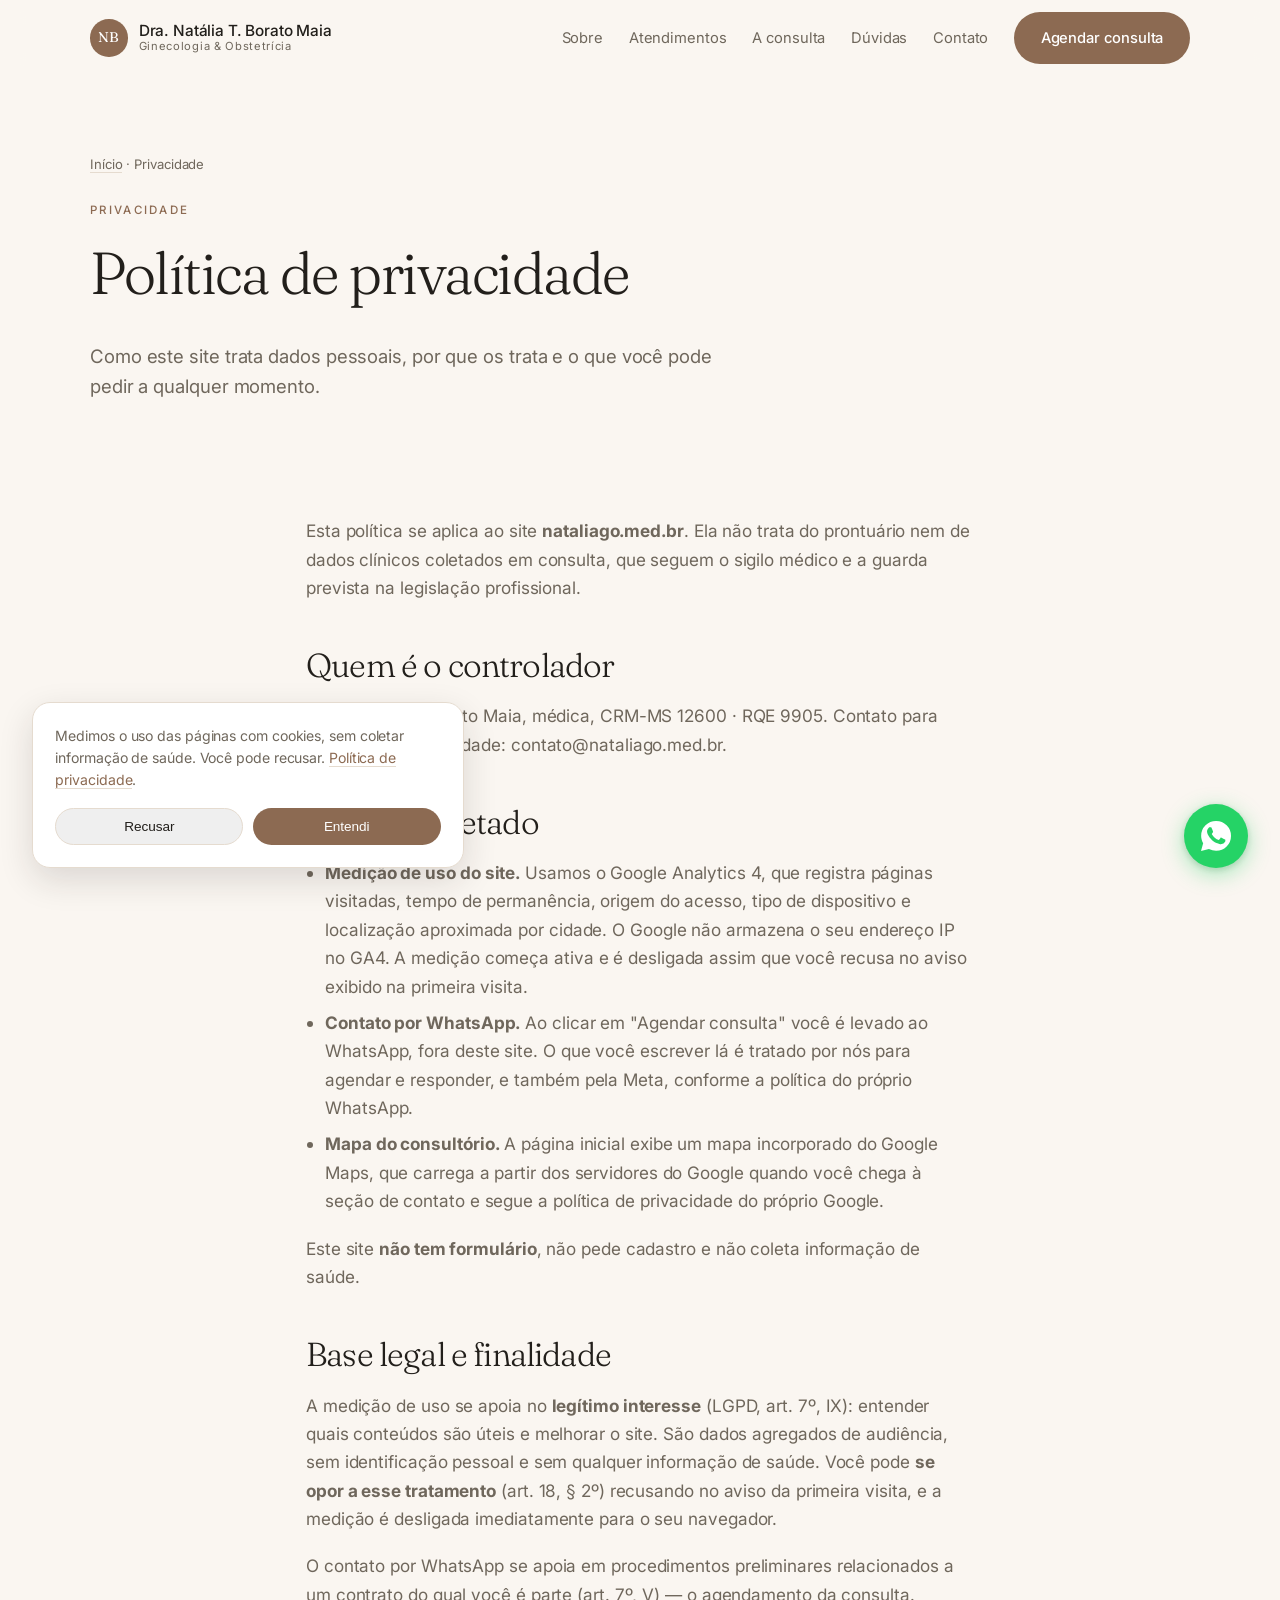
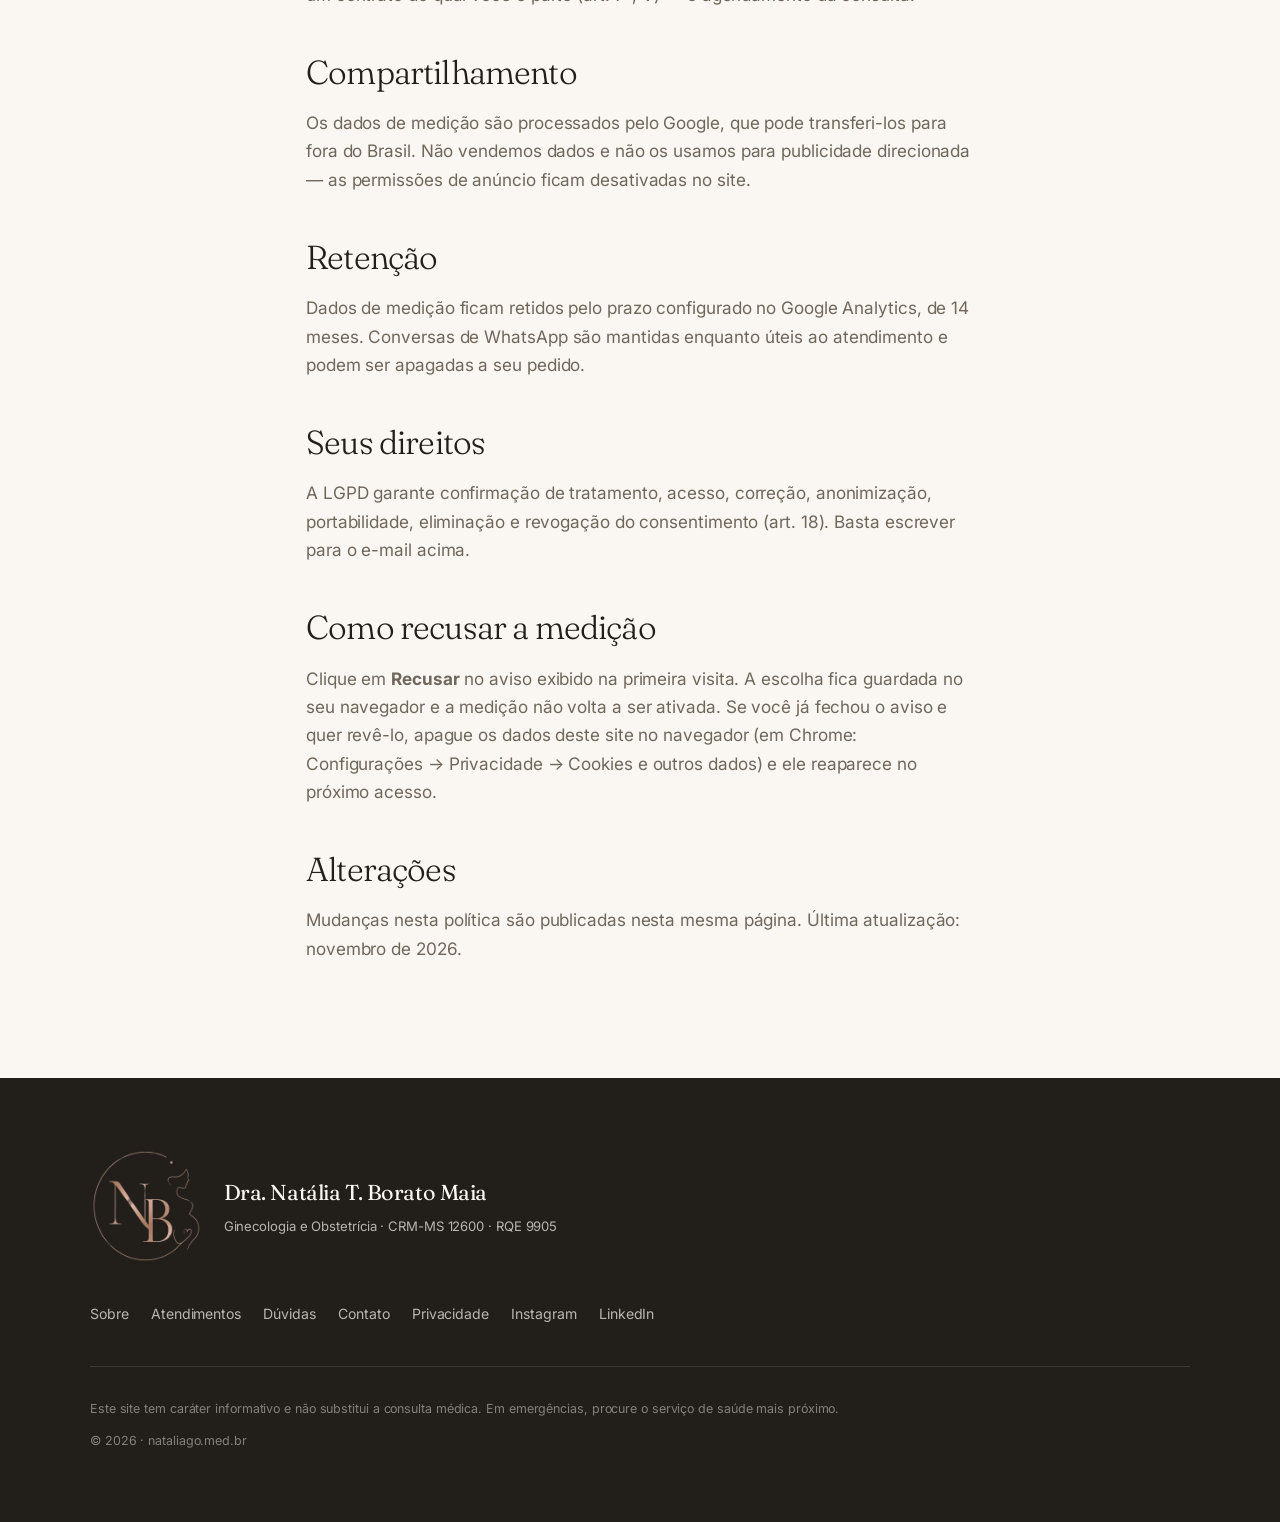
==== commit af74f78d: "Atualiza conteúdo, contato no Instituto Vivaz e mapa Textos do hero, do Sobre e dos atendimentos 01," ====
--- a/privacidade.html
+++ b/privacidade.html
@@ -6,7 +6,9 @@
 <title>Política de privacidade — Dra. Natália T. Borato Maia</title>
 <meta name="description" content="Como o site nataliago.med.br trata dados pessoais: cookies de medição, contato por WhatsApp, base legal e direitos do titular.">
 <link rel="canonical" href="https://nataliago.med.br/privacidade.html">
-<link rel="icon" href="assets/favicon.svg" type="image/svg+xml">
+<link rel="icon" href="/favicon.ico" sizes="48x48">
+<link rel="icon" type="image/png" sizes="192x192" href="/assets/favicon-192.png">
+<link rel="apple-touch-icon" href="/assets/apple-touch-icon.png">
 <link rel="preconnect" href="https://fonts.googleapis.com">
 <link rel="preconnect" href="https://fonts.gstatic.com" crossorigin>
 <link href="https://fonts.googleapis.com/css2?family=Fraunces:ital,opsz,wght@0,9..144,300..600;1,9..144,300&family=Inter:wght@400;500&display=swap" rel="stylesheet">
@@ -47,10 +49,9 @@
       <a href="/#sobre">Sobre</a>
       <a href="/#atendimentos">Atendimentos</a>
       <a href="/#consulta">A consulta</a>
-      <a href="/#artigos">Artigos</a>
       <a href="/#duvidas">Dúvidas</a>
       <a href="/#contato">Contato</a>
-      <a class="btn btn-primary nav-cta" href="https://wa.me/5500000000000?text=Ol%C3%A1%2C%20gostaria%20de%20agendar%20uma%20consulta." target="_blank" rel="noopener">Agendar consulta</a>
+      <a class="btn btn-primary nav-cta" href="https://wa.me/5567998967474?text=Ol%C3%A1%2C%20gostaria%20de%20marcar%20uma%20consulta%20com%20a%20Dra.%20Nat%C3%A1lia%20Toledo%20Borato%20Maia." target="_blank" rel="noopener">Agendar consulta</a>
     </nav>
     <button class="nav-toggle" id="navToggle" aria-expanded="false" aria-controls="nav" aria-label="Abrir menu">
       <span></span><span></span>
@@ -103,6 +104,12 @@
           tratado por nós para agendar e responder, e também pela Meta, conforme
           a política do próprio WhatsApp.
         </li>
+        <li>
+          <strong>Mapa do consultório.</strong> A página inicial exibe um mapa
+          incorporado do Google Maps, que carrega a partir dos servidores do
+          Google quando você chega à seção de contato e segue a política de
+          privacidade do próprio Google.
+        </li>
       </ul>
       <p>
         Este site <strong>não tem formulário</strong>, não pede cadastro e não
@@ -158,7 +165,7 @@
       <p>
         Mudanças nesta política são publicadas nesta mesma página.
         <!-- Atualizar a data a cada revisão -->
-        Última atualização: agosto de 2026.
+        Última atualização: novembro de 2026.
       </p>
     </div>
   </section>
@@ -177,7 +184,6 @@
     <nav aria-label="Rodapé">
       <a href="/#sobre">Sobre</a>
       <a href="/#atendimentos">Atendimentos</a>
-      <a href="/#artigos">Artigos</a>
       <a href="/#duvidas">Dúvidas</a>
       <a href="/#contato">Contato</a>
       <a href="/privacidade.html">Privacidade</a>
@@ -192,7 +198,7 @@
   </div>
 </footer>
 
-<a class="wa-float" href="https://wa.me/5500000000000?text=Ol%C3%A1%2C%20gostaria%20de%20agendar%20uma%20consulta." target="_blank" rel="noopener">
+<a class="wa-float" href="https://wa.me/5567998967474?text=Ol%C3%A1%2C%20gostaria%20de%20marcar%20uma%20consulta%20com%20a%20Dra.%20Nat%C3%A1lia%20Toledo%20Borato%20Maia." target="_blank" rel="noopener">
   <svg viewBox="0 0 24 24" aria-hidden="true"><path d="M12.04 2A9.9 9.9 0 0 0 2.1 11.9c0 1.75.46 3.45 1.34 4.95L2 22l5.3-1.39a9.9 9.9 0 0 0 4.74 1.21h.01A9.9 9.9 0 0 0 22 11.92 9.9 9.9 0 0 0 12.04 2Zm5.8 14.03c-.24.69-1.42 1.32-1.96 1.37-.54.05-1.05.24-3.57-.75-3.04-1.2-4.94-4.35-5.09-4.55-.15-.2-1.2-1.6-1.2-3.05 0-1.45.76-2.16 1.03-2.46.27-.3.59-.37.79-.37s.39 0 .57.01c.18.01.42-.07.66.5.24.57.83 2.02.9 2.17.07.15.12.32.02.52-.1.2-.4.62-.6.83-.15.17-.32.35-.14.66.18.3.8 1.31 1.72 2.12 1.18 1.05 2.1 1.38 2.4 1.53.3.15.47.13.65-.08.18-.2.75-.87.95-1.17.2-.3.4-.25.67-.15.27.1 1.72.81 2.01.96.3.15.5.22.57.35.07.13.07.76-.17 1.45Z"/></svg>
   <span>Fale no WhatsApp</span>
 </a>
--- a/styles.css
+++ b/styles.css
@@ -208,16 +208,19 @@
 
 /* ── Cards de atendimento ───────────────────────────────── */
 
-/* 3 colunas fixas: os 6 cards fecham 2 linhas cheias, sem célula órfã */
+/* 5 cards em 6 trilhas: 3 na primeira linha, 2 mais largos na segunda,
+   sem célula órfã. Ao mudar a quantidade de cards, refazer a conta. */
 .cards {
-  display: grid; grid-template-columns: repeat(3, minmax(0, 1fr));
+  display: grid; grid-template-columns: repeat(6, minmax(0, 1fr));
   gap: 1px; background: var(--line);
   border: 1px solid var(--line); border-radius: var(--r); overflow: hidden;
 }
 .card {
+  grid-column: span 2;
   background: var(--bg); padding: clamp(1.6rem, 3vw, 2.4rem);
   transition: background .3s var(--ease);
 }
+.card:nth-child(n+4) { grid-column: span 3; }
 .card:hover { background: var(--surface); }
 .card-num {
   display: block; font-family: var(--serif); font-size: .92rem;
@@ -341,6 +344,7 @@
 .info a:hover { border-color: var(--accent); }
 
 .contact-grid .soft { aspect-ratio: 4 / 3; }
+.map iframe { display: block; width: 100%; height: 100%; border: 0; }
 
 /* ── Footer ─────────────────────────────────────────────── */
 
@@ -446,11 +450,13 @@
   .about-grid > figure { max-width: 24rem; }
   .facts { grid-template-columns: repeat(2, 1fr); }
   .cards { grid-template-columns: repeat(2, minmax(0, 1fr)); }
+  .card, .card:nth-child(n+4) { grid-column: auto; }
+  .card:last-child:nth-child(odd) { grid-column: 1 / -1; }
   .section-head.narrow { max-width: 46ch; margin-bottom: 2.5rem; }
 }
 
-/* Menu tem breakpoint próprio, maior que o do layout: com 6 itens + CTA a
-   folga entre a marca e o menu zera por volta de 1000px. O layout em duas
+/* Menu tem breakpoint próprio, maior que o do layout: medido com 6 itens + CTA,
+   a folga entre a marca e o menu zerava por volta de 1000px (hoje são 5). O layout em duas
    colunas ainda cabe bem aí, então só o menu colapsa antes. Ao adicionar
    um item no menu, remedir esta folga antes de publicar. */
 @media (max-width: 1080px) {
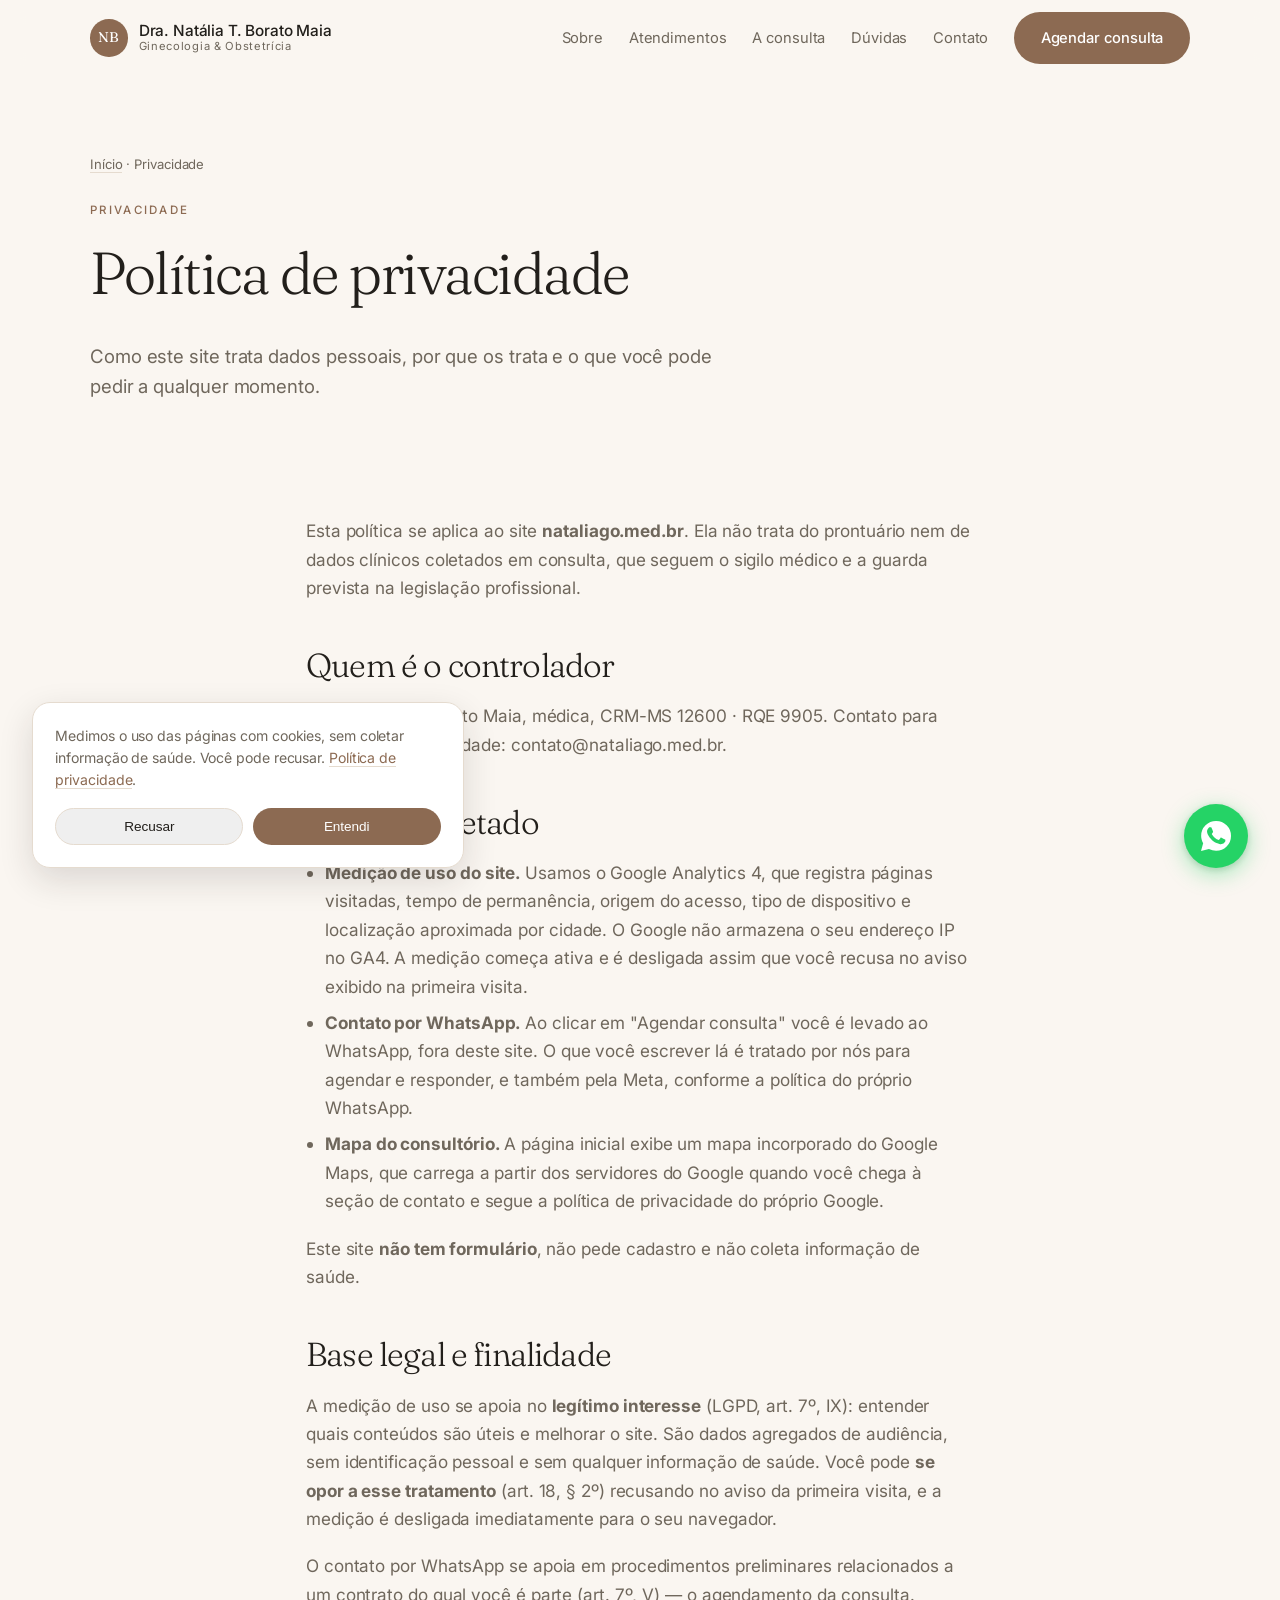
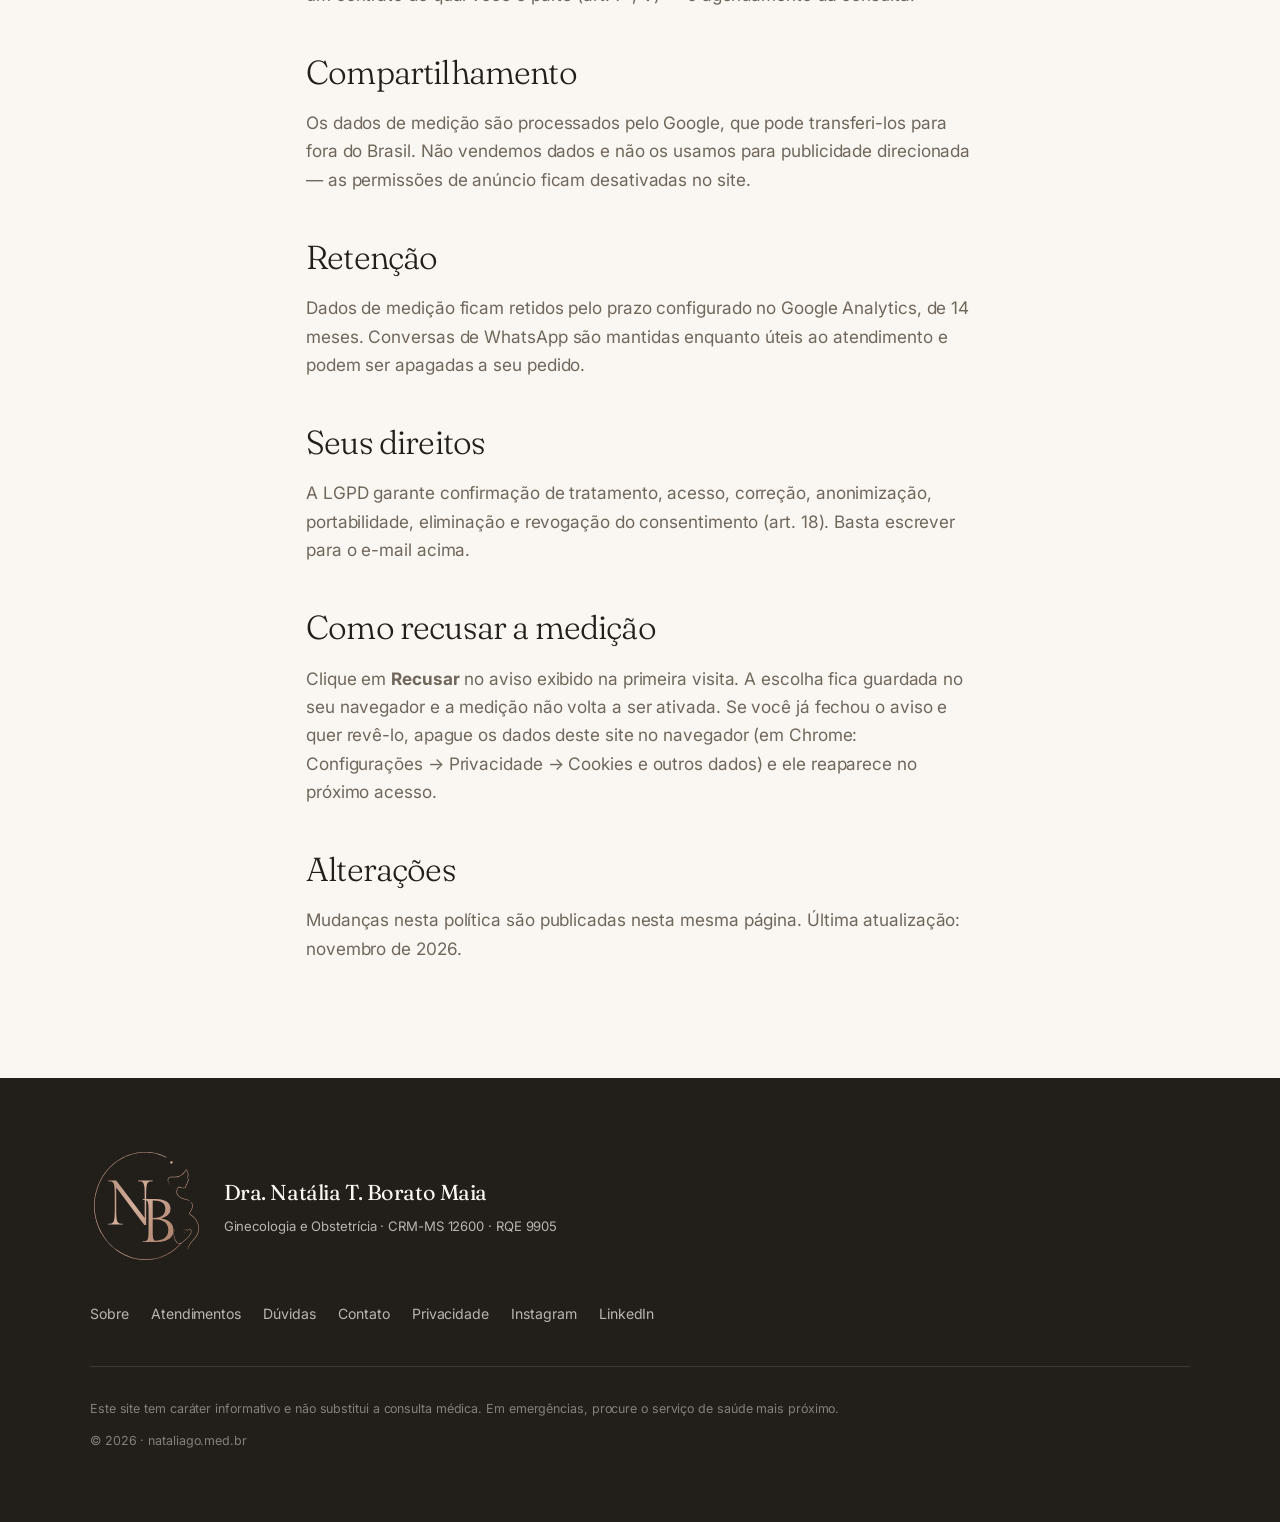
==== commit 22d1b97f: "Logo em SVG, com letras em Gilda Display e PNGs transparentes O rodapé passa a usar assets/logo/logo" ====
--- a/privacidade.html
+++ b/privacidade.html
@@ -175,7 +175,7 @@
 <footer class="site-footer">
   <div class="wrap footer-grid">
     <div class="footer-id">
-      <img class="footer-logo" src="assets/photos/logo.webp" width="512" height="512" loading="lazy" alt="">
+      <img class="footer-logo" src="assets/logo/logo.svg" width="512" height="512" loading="lazy" alt="">
       <div>
         <p class="footer-brand">Dra. Natália T. Borato Maia</p>
         <p class="footer-meta">Ginecologia e Obstetrícia · CRM-MS 12600 · RQE 9905</p>
